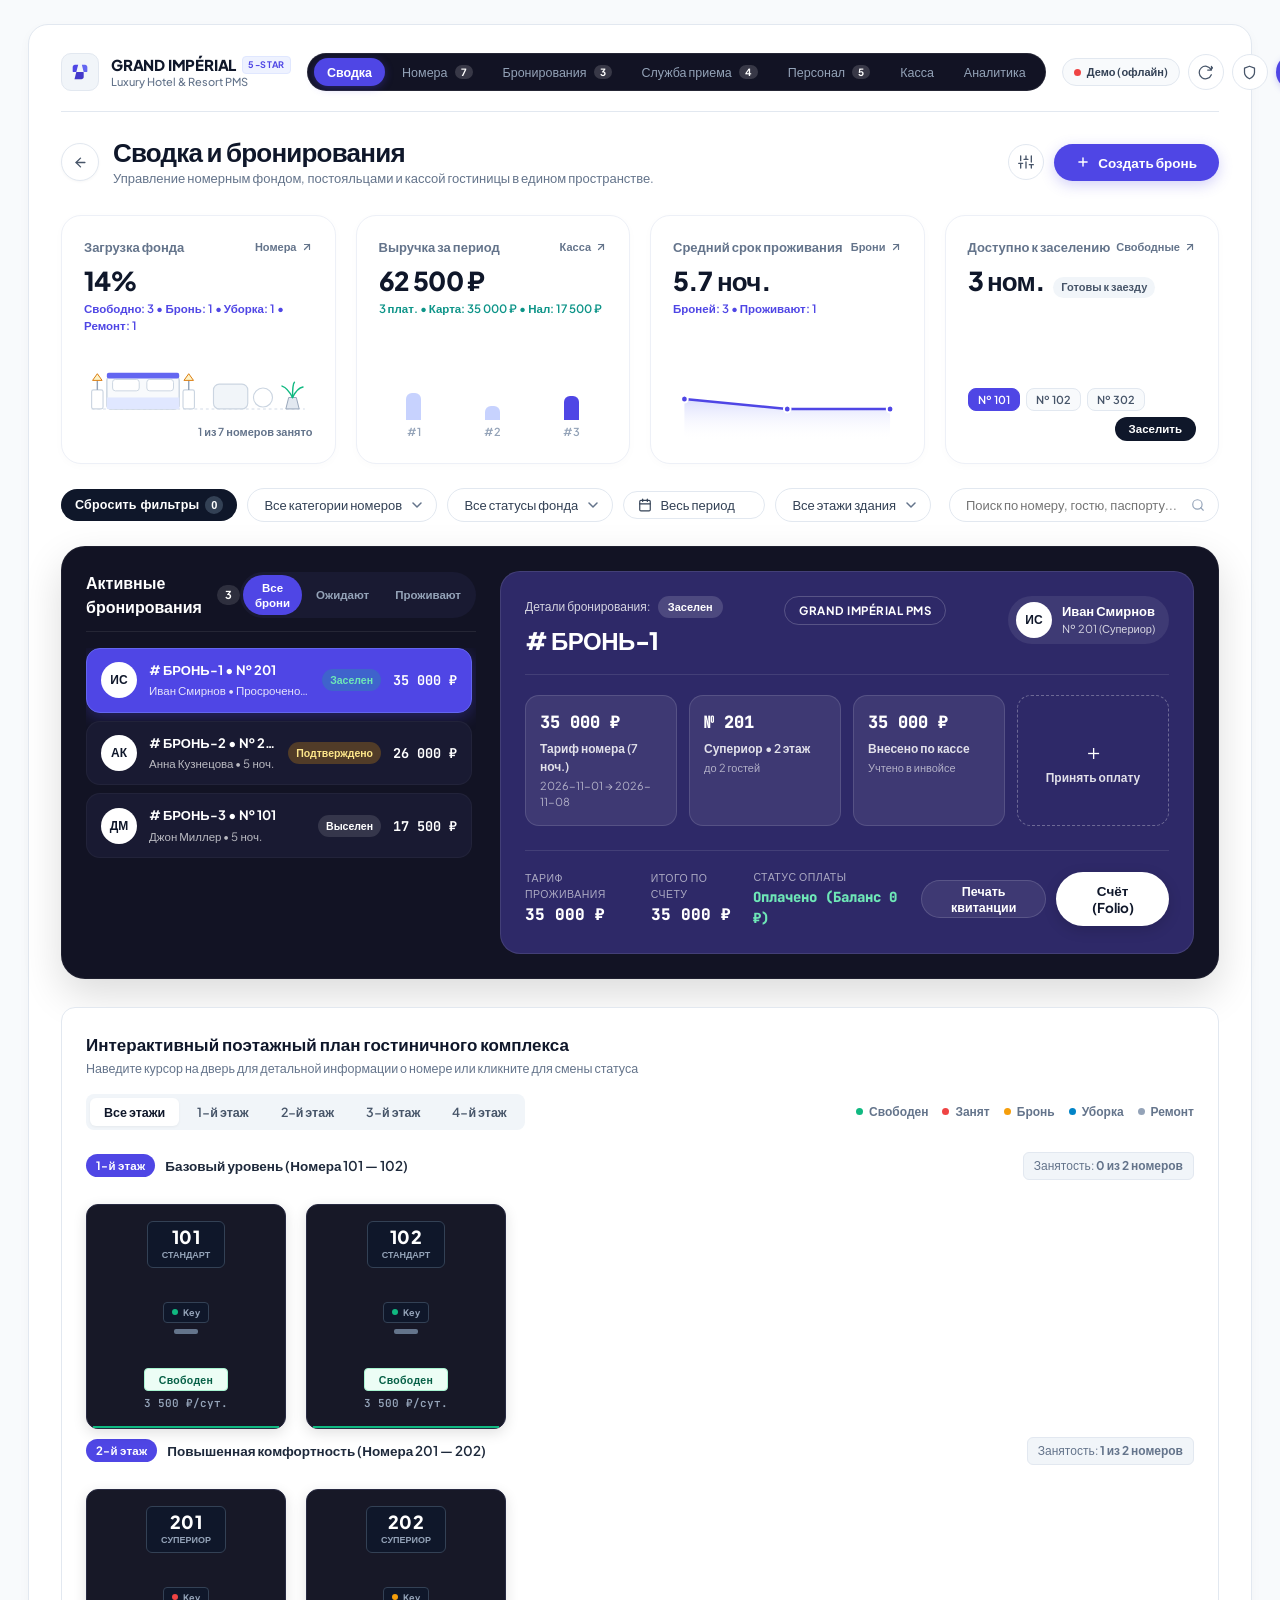
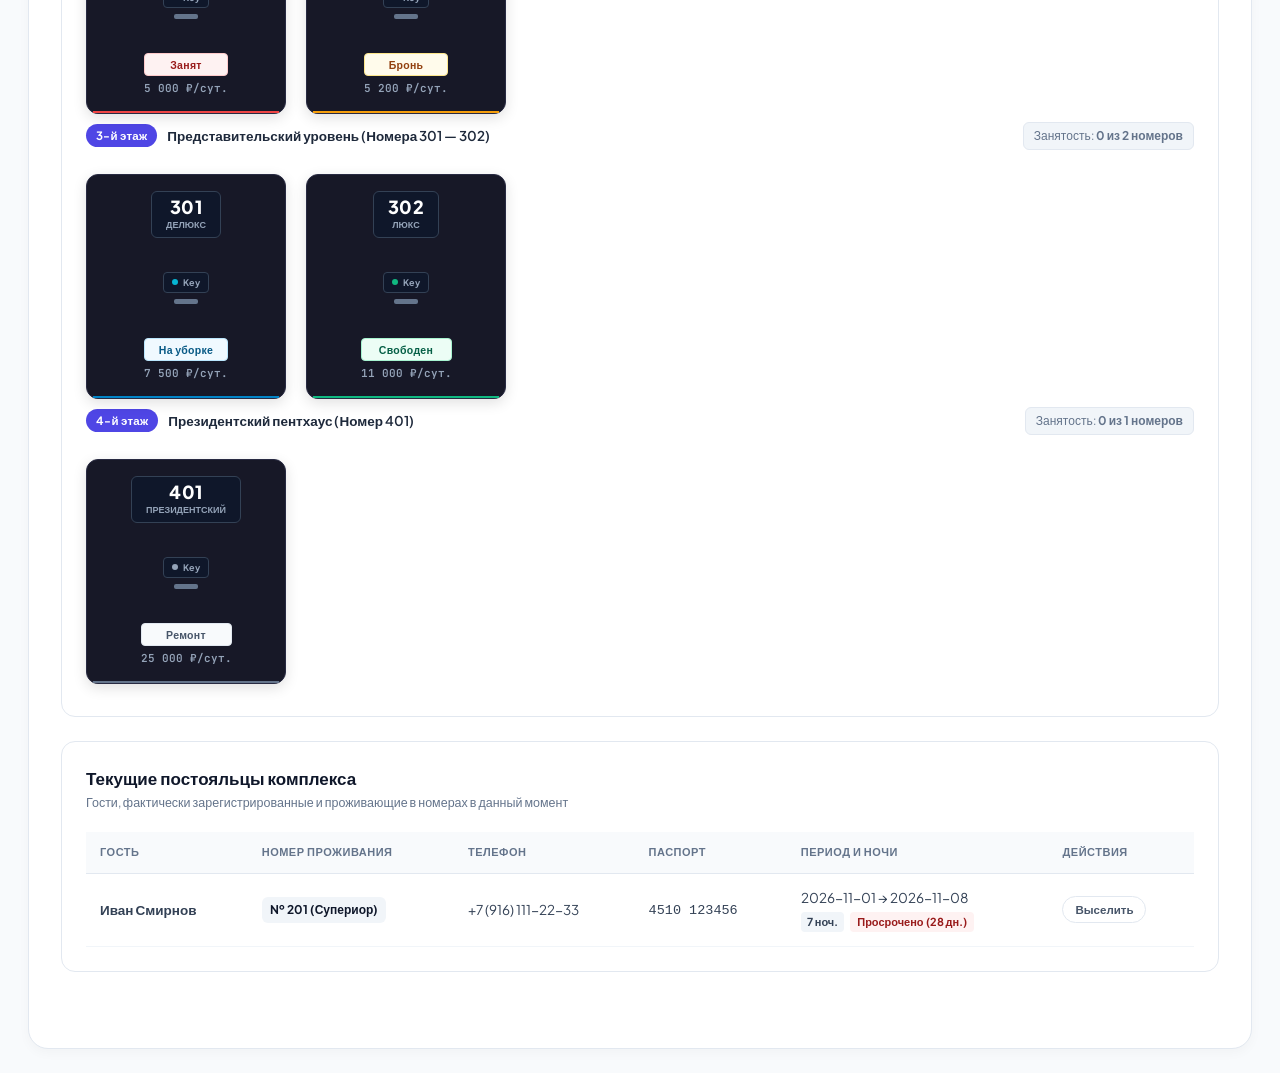
==== hotel-backend/target/classes/static/index.html @ ed64358f "Fix UI KPIs, modal grids, DB metrics, fool-proof validation & add 1-click launcher" ====
<!DOCTYPE html>
<html lang="ru">
<head>
  <meta charset="UTF-8">
  <meta name="viewport" content="width=device-width, initial-scale=1.0">
  <title>ИС «Гостиница» — Управление номерным фондом</title>
  <link rel="preconnect" href="https://fonts.googleapis.com">
  <link rel="preconnect" href="https://fonts.gstatic.com" crossorigin>
  <link href="https://fonts.googleapis.com/css2?family=Plus+Jakarta+Sans:wght@400;500;600;700;800&family=Newsreader:ital,opsz,wght@0,6..72,400;0,6..72,500;0,6..72,600;1,6..72,400&family=JetBrains+Mono:wght@400;500&display=swap" rel="stylesheet">
  <link rel="stylesheet" href="style.css">
</head>
<body>

  <!-- ======================================================================
       МАСТЕР-ХОЛСТ ПРИЛОЖЕНИЯ (ПРЕМИАЛЬНЫЙ АРХИТЕКТУРНЫЙ BENTO СТИЛЬ)
       ====================================================================== -->
  <div class="app-canvas">

    <!-- ВЕРХНЯЯ АРХИТЕКТУРНАЯ ПАНЕЛЬ (FINNOVA EXACT ADAPTATION) -->
    <header class="navbar">
      <!-- Бренд гостиничного комплекса: матовый геометрический монограмм без неона -->
      <div class="brand-section">
        <div class="brand-emblem-box" title="Grand Impérial • Hotel Management System">
          <svg class="brand-emblem-svg" width="22" height="22" viewBox="0 0 24 24" fill="none">
            <path d="M4 6.5C4 5.11929 5.11929 4 6.5 4H10L8 12H4.5C4.22386 12 4 11.7761 4 11.5V6.5Z" fill="#4f46e5"/>
            <path d="M10 4H17.5C18.8807 4 20 5.11929 20 6.5V11.5C20 11.7761 19.7761 12 19.5 12H16L14 4H10Z" fill="#6366f1"/>
            <path d="M8 12L6 20H13.5C14.8807 20 16 18.8807 16 17.5V12.5C16 12.2239 15.7761 12 15.5 12H8Z" fill="#4338ca"/>
          </svg>
        </div>
        <div class="brand-info">
          <div class="brand-title-row">
            <span class="brand-name">GRAND IMPÉRIAL</span>
            <span class="brand-stars-badge">5-STAR</span>
          </div>
          <div class="brand-tagline">Luxury Hotel & Resort PMS</div>
        </div>
      </div>

      <!-- Центральная капсульная навигация -->
      <nav class="nav-capsule">
        <button class="nav-item active" data-view="dashboard">
          <span>Сводка</span>
        </button>
        <button class="nav-item" data-view="rooms">
          <span>Номера</span>
          <span id="nav-rooms-badge" class="nav-pill-badge">0</span>
        </button>
        <button class="nav-item" data-view="bookings">
          <span>Бронирования</span>
          <span id="nav-bookings-badge" class="nav-pill-badge">0</span>
        </button>
        <button class="nav-item" data-view="guests">
          <span>Служба приема</span>
          <span id="nav-guests-badge" class="nav-pill-badge">0</span>
        </button>
        <button class="nav-item" data-view="staff">
          <span>Персонал</span>
          <span id="nav-staff-badge" class="nav-pill-badge">0</span>
        </button>
        <button class="nav-item" data-view="tariffs">
          <span>Касса</span>
        </button>
        <button class="nav-item" data-view="reports">
          <span>Аналитика</span>
        </button>
      </nav>

      <!-- Правый блок системных действий и профиль оператора -->
      <div class="nav-actions-group">
        <!-- Индикатор статуса сервера -->
        <div class="server-status-pill" title="Подключение к Spring Boot REST API">
          <span id="server-status-dot" class="server-pulse-dot"></span>
          <span id="server-status-label">8080 OK</span>
        </div>

        <!-- Кнопка синхронизации данных -->
        <button class="icon-square-btn" onclick="checkBackendConnection(true)" title="Синхронизация данных">
          <svg width="15" height="15" viewBox="0 0 24 24" fill="none" stroke="currentColor" stroke-width="2" stroke-linecap="round" stroke-linejoin="round">
            <path d="M21.5 2v6h-6M21.34 15.57a10 10 0 1 1-.57-8.38l5.67-5.67"/>
          </svg>
        </button>

        <!-- Защита от стресс-тестирования (Илья Валерьевич) -->
        <button class="icon-square-btn" title="Защита от стресс-тестирования (Илья Валерьевич)" onclick="window.triggerSamsonovStressTest('OVERFLOW')">
          <svg width="15" height="15" viewBox="0 0 24 24" fill="none" stroke="currentColor" stroke-width="2" stroke-linecap="round" stroke-linejoin="round">
            <path d="M12 22s8-4 8-10V5l-8-3-8 3v7c0 6 8 10 8 10z"/>
          </svg>
        </button>

        <!-- Аватар оператора системы (Сигналов В. А.) -->
        <div class="user-avatar-badge" title="Оператор: Сигналов В. А. (3 ИС-3) • Научный руководитель: Самсонов И. В.">
          <span>ВС</span>
        </div>
      </div>
    </header>

    <!-- ПОДЗАГОЛОВОК СТРАНИЦЫ (ЗАГОЛОВОК + ДЕЙСТВИЯ) -->
    <div class="sub-header-bar">
      <div class="sub-header-title-box">
        <button class="btn-circle-back" onclick="navigateTo('dashboard')" title="Вернуться к сводке">
          <svg width="15" height="15" viewBox="0 0 24 24" fill="none" stroke="currentColor" stroke-width="2.2" stroke-linecap="round" stroke-linejoin="round">
            <line x1="19" y1="12" x2="5" y2="12"></line>
            <polyline points="12 19 5 12 12 5"></polyline>
          </svg>
        </button>
        <div>
          <h2 id="page-main-title" class="page-title">Бронирования и заселение</h2>
          <p id="page-main-subtitle" class="page-subtitle">Оперативное управление фондом номеров, бронированиями и постояльцами комплекса в едином окне.</p>
        </div>
      </div>

      <div class="sub-header-actions">
        <button class="icon-square-btn" title="Фильтры фонда" onclick="toggleFilterDrawer()">
          <svg width="16" height="16" viewBox="0 0 24 24" fill="none" stroke="currentColor" stroke-width="2" stroke-linecap="round" stroke-linejoin="round">
            <line x1="4" y1="21" x2="4" y2="14"></line>
            <line x1="4" y1="10" x2="4" y2="3"></line>
            <line x1="12" y1="21" x2="12" y2="12"></line>
            <line x1="12" y1="8" x2="12" y2="3"></line>
            <line x1="20" y1="21" x2="20" y2="16"></line>
            <line x1="20" y1="12" x2="20" y2="3"></line>
            <line x1="1" y1="14" x2="7" y2="14"></line>
            <line x1="9" y1="8" x2="15" y2="8"></line>
            <line x1="17" y1="16" x2="23" y2="16"></line>
          </svg>
        </button>
        <button class="btn-primary-action" onclick="openModal('modal-add-booking')">
          <svg width="14" height="14" viewBox="0 0 24 24" fill="none" stroke="currentColor" stroke-width="2.5" stroke-linecap="round" stroke-linejoin="round">
            <line x1="12" y1="5" x2="12" y2="19"></line>
            <line x1="5" y1="12" x2="19" y2="12"></line>
          </svg>
          <span>Создать бронь</span>
        </button>
      </div>
    </div>

    <!-- ======================================================================
         1. ДАШБОРД (СВОДКА И БРОНИРОВАНИЯ)
         ====================================================================== -->
    <section id="view-dashboard" class="screen-view active">
      <div id="empty-db-banner" class="empty-db-banner" style="display:none">
        <div>
          <strong style="color:#1e1b4b; font-size:14px">В базе данных отеля пока нет номеров</strong>
          <div style="font-size:12.5px; color:#475569; margin-top:2px">
            Добавьте номер вручную или восстановите стартовый набор номеров, броней и платежей в один клик.
          </div>
        </div>
        <div style="display:flex; gap:8px; flex-wrap:wrap">
          <button class="btn btn-sm btn-secondary" onclick="openModal('modal-add-room')">+ Добавить номер</button>
          <button class="btn btn-sm btn-primary" onclick="restoreDemoData()">Восстановить стартовые данные</button>
        </div>
      </div>

      <!-- 4 BENTO KPI КАРТОЧКИ С РЕАЛЬНЫМИ ДАННЫМИ И ПЕРЕХОДОМ ПО РАЗДЕЛАМ -->
      <div class="bento-metric-grid">

        <!-- Карточка 1: Загрузка фонда -> раздел Номера -->
        <div class="bento-stat-card clickable" onclick="navigateTo('rooms')" title="Нажмите, чтобы перейти к управлению номерами">
          <div class="bento-card-top">
            <span class="bento-card-label">Загрузка фонда</span>
            <span class="bento-nav-cue">
              <span>Номера</span>
              <svg width="12" height="12" viewBox="0 0 24 24" fill="none" stroke="currentColor" stroke-width="2.4" stroke-linecap="round" stroke-linejoin="round">
                <line x1="7" y1="17" x2="17" y2="7"></line>
                <polyline points="7 7 17 7 17 17"></polyline>
              </svg>
            </span>
          </div>
          <div id="dash-kpi-rate" class="bento-big-metric">0%</div>
          <div class="bento-trend-row">
            <span id="dash-kpi-occ-trend" class="bento-trend-tag indigo">Загрузка данных...</span>
          </div>
          <div class="bento-visual-slot">
            <div class="bento-room-vector">
              <svg width="100%" height="68" viewBox="0 0 240 68" fill="none">
                <line x1="8" y1="56" x2="232" y2="56" stroke="#e2e8f0" stroke-width="1.5" stroke-dasharray="3 3"/>
                <rect x="24" y="22" width="76" height="34" rx="4" fill="#f8fafc" stroke="#cbd5e1" stroke-width="1.5"/>
                <rect x="24" y="18" width="76" height="6" rx="2" fill="#6366f1"/>
                <rect x="30" y="25" width="28" height="12" rx="3" fill="#ffffff" stroke="#cbd5e1" stroke-width="1"/>
                <rect x="66" y="25" width="28" height="12" rx="3" fill="#ffffff" stroke="#cbd5e1" stroke-width="1"/>
                <path d="M24 44H100V56H24V44Z" fill="#e0e7ff"/>
                <rect x="8" y="36" width="12" height="20" rx="2" fill="#ffffff" stroke="#cbd5e1" stroke-width="1.2"/>
                <line x1="14" y1="36" x2="14" y2="26" stroke="#94a3b8" stroke-width="1.5"/>
                <path d="M9 26L14 19L19 26H9Z" fill="#fef3c7" stroke="#d97706" stroke-width="1"/>
                <rect x="104" y="36" width="12" height="20" rx="2" fill="#ffffff" stroke="#cbd5e1" stroke-width="1.2"/>
                <line x1="110" y1="36" x2="110" y2="26" stroke="#94a3b8" stroke-width="1.5"/>
                <path d="M105 26L110 19L115 26H105Z" fill="#fef3c7" stroke="#d97706" stroke-width="1"/>
                <rect x="136" y="30" width="36" height="26" rx="6" fill="#f1f5f9" stroke="#cbd5e1" stroke-width="1.2"/>
                <circle cx="188" cy="44" r="10" fill="#ffffff" stroke="#cbd5e1" stroke-width="1.2"/>
                <path d="M212 56L215 44H223L226 56H212Z" fill="#e2e8f0" stroke="#94a3b8" stroke-width="1"/>
                <path d="M219 44Q214 34 208 32" stroke="#10b981" stroke-width="1.5" stroke-linecap="round"/>
                <path d="M219 44Q219 30 221 28" stroke="#10b981" stroke-width="1.5" stroke-linecap="round"/>
                <path d="M219 44Q224 34 230 33" stroke="#10b981" stroke-width="1.5" stroke-linecap="round"/>
              </svg>
              <span id="dash-kpi-occ-meta" class="bento-caption-text">0 из 0 номеров занято</span>
            </div>
          </div>
        </div>

        <!-- Карточка 2: Выручка за период -> раздел Касса и тарифы -->
        <div class="bento-stat-card clickable" onclick="navigateTo('tariffs')" title="Нажмите, чтобы перейти в Кассу и журнал платежей">
          <div class="bento-card-top">
            <span class="bento-card-label">Выручка за период</span>
            <span class="bento-nav-cue">
              <span>Касса</span>
              <svg width="12" height="12" viewBox="0 0 24 24" fill="none" stroke="currentColor" stroke-width="2.4" stroke-linecap="round" stroke-linejoin="round">
                <line x1="7" y1="17" x2="17" y2="7"></line>
                <polyline points="7 7 17 7 17 17"></polyline>
              </svg>
            </span>
          </div>
          <div id="dash-kpi-rev" class="bento-big-metric">0 ₽</div>
          <div class="bento-trend-row">
            <span id="dash-kpi-rev-trend" class="bento-trend-tag teal">0 платежей проведено</span>
          </div>
          <!-- Динамическая гистограмма по реальным платежам и способам оплаты -->
          <div class="bento-visual-slot">
            <div id="dash-revenue-bars" class="bento-bars-chart"></div>
          </div>
        </div>

        <!-- Карточка 3: Средний срок проживания -> раздел Бронирования -->
        <div class="bento-stat-card clickable" onclick="navigateTo('bookings')" title="Нажмите, чтобы перейти в журнал бронирований">
          <div class="bento-card-top">
            <span class="bento-card-label">Средний срок проживания</span>
            <span class="bento-nav-cue">
              <span>Брони</span>
              <svg width="12" height="12" viewBox="0 0 24 24" fill="none" stroke="currentColor" stroke-width="2.4" stroke-linecap="round" stroke-linejoin="round">
                <line x1="7" y1="17" x2="17" y2="7"></line>
                <polyline points="7 7 17 7 17 17"></polyline>
              </svg>
            </span>
          </div>
          <div id="dash-kpi-avg-stay" class="bento-big-metric">0 ноч.</div>
          <div class="bento-trend-row">
            <span id="dash-kpi-avg-trend" class="bento-trend-tag indigo">Броней: 0 • Проживают: 0</span>
          </div>
          <!-- Динамический SVG-график по реальным срокам бронирований -->
          <div class="bento-visual-slot">
            <div id="dash-stay-spline" class="bento-spline-chart"></div>
          </div>
        </div>

        <!-- Карточка 4: Доступно к заселению -> свободные номера или быстрое бронирование -->
        <div class="bento-stat-card clickable" onclick="navigateToAvailableRooms()" title="Нажмите, чтобы показать свободные номера">
          <div class="bento-card-top">
            <span class="bento-card-label">Доступно к заселению</span>
            <span class="bento-nav-cue">
              <span>Свободные</span>
              <svg width="12" height="12" viewBox="0 0 24 24" fill="none" stroke="currentColor" stroke-width="2.4" stroke-linecap="round" stroke-linejoin="round">
                <line x1="7" y1="17" x2="17" y2="7"></line>
                <polyline points="7 7 17 7 17 17"></polyline>
              </svg>
            </span>
          </div>
          <div style="display:flex; align-items:baseline; gap:8px">
            <div id="dash-kpi-avail" class="bento-big-metric">0 ном.</div>
            <span id="dash-avail-pill" class="bento-expects-pill">Готовы к заезду</span>
          </div>
          <!-- Плашки реальных свободных номеров и кнопка мгновенного заселения -->
          <div class="bento-visual-slot">
            <div id="dash-avail-chips" class="bento-chips-row"></div>
          </div>
        </div>

      </div>

      <!-- СТРОКА РАБОЧИХ ФИЛЬТРОВ И ПОИСКА -->
      <div class="filter-toolbar-row">
        <div class="filter-left-group">
          <button type="button" id="dash-active-filters-pill" class="filter-active-pill" onclick="resetDashboardFilters()" title="Нажмите, чтобы сбросить все фильтры">
            <span>Сбросить фильтры</span>
            <span id="dash-active-filters-count" class="filter-count-badge">0</span>
          </button>

          <div class="pill-select-wrapper">
            <select id="dash-filter-category" class="pill-select" onchange="filterDashboardContent()">
              <option value="">Все категории номеров</option>
              <option value="STANDARD">Стандарт</option>
              <option value="SUPERIOR">Супериор</option>
              <option value="DELUXE">Делюкс</option>
              <option value="SUITE">Люкс</option>
              <option value="PRESIDENTIAL">Президентский</option>
            </select>
          </div>

          <div class="pill-select-wrapper">
            <select id="dash-filter-status" class="pill-select" onchange="filterDashboardContent()">
              <option value="">Все статусы фонда</option>
              <option value="AVAILABLE">Свободен</option>
              <option value="OCCUPIED">Занят</option>
              <option value="BOOKED">Бронь</option>
              <option value="CLEANING">На уборке</option>
              <option value="OUT_OF_ORDER">Ремонт</option>
            </select>
          </div>

          <div class="pill-date-wrapper" title="Фильтр бронирований по месяцу">
            <svg width="14" height="14" viewBox="0 0 24 24" fill="none" stroke="currentColor" stroke-width="2" stroke-linecap="round" stroke-linejoin="round">
              <rect x="3" y="4" width="18" height="18" rx="2" ry="2"></rect>
              <line x1="16" y1="2" x2="16" y2="6"></line>
              <line x1="8" y1="2" x2="8" y2="6"></line>
              <line x1="3" y1="10" x2="21" y2="10"></line>
            </svg>
            <select id="dash-filter-period" class="pill-date-select" onchange="filterDashboardContent()">
              <option value="all">Весь период</option>
              <option value="2026-11">Ноябрь 2026</option>
              <option value="2026-10">Октябрь 2026</option>
            </select>
          </div>

          <div class="pill-select-wrapper">
            <select id="dash-filter-floor" class="pill-select" onchange="filterFloorView(this.value)">
              <option value="all">Все этажи здания</option>
              <option value="1">1-й этаж</option>
              <option value="2">2-й этаж</option>
              <option value="3">3-й этаж</option>
              <option value="4">4-й этаж</option>
            </select>
          </div>
        </div>

        <div class="filter-search-box">
          <input type="text" id="dash-global-search" class="pill-search-input" placeholder="Поиск по номеру, гостю, паспорту..." oninput="filterDashboardContent()">
          <svg class="search-lens-icon" width="14" height="14" viewBox="0 0 24 24" fill="none" stroke="currentColor" stroke-width="2" stroke-linecap="round" stroke-linejoin="round">
            <circle cx="11" cy="11" r="8"></circle>
            <line x1="21" y1="21" x2="16.65" y2="16.65"></line>
          </svg>
        </div>
      </div>

      <!-- ФЛАГМАНСКИЙ ДВУХПАНЕЛЬНЫЙ ТЕМНЫЙ КОКПИТ УПРАВЛЕНИЯ БРОНИРОВАНИЯМИ (FINNOVA SIGNATURE) -->
      <div class="cockpit-container">
        <!-- Левая часть: Реестр активных броней и проживающих постояльцев -->
        <div class="cockpit-sidebar">
          <div class="cockpit-sidebar-header">
            <div class="cockpit-sidebar-title">
              <span>Активные бронирования</span>
              <span id="cockpit-count-badge" class="cockpit-counter">0</span>
            </div>
            <div class="cockpit-mini-tabs">
              <button class="cockpit-tab-pill active" onclick="setCockpitFilter('ALL', this)">Все брони</button>
              <button class="cockpit-tab-pill" onclick="setCockpitFilter('UNPAID', this)">Ожидают</button>
              <button class="cockpit-tab-pill" onclick="setCockpitFilter('CHECKED_IN', this)">Проживают</button>
            </div>
          </div>

          <div id="cockpit-bookings-list" class="cockpit-list">
            <!-- Заполняется динамически через renderDashboardCockpit() -->
          </div>
        </div>

        <!-- Правая часть: Архитектурная карточка деталей выбранного бронирования -->
        <div class="cockpit-detail-pane">
          <div id="cockpit-detail-container" class="cockpit-detail-card">
            <!-- Заполняется динамически через renderDashboardCockpit() -->
          </div>
        </div>
      </div>

      <!-- ИНТЕРАКТИВНЫЙ ПОЭТАЖНЫЙ ПЛАН С ДВЕРЯМИ НОМЕРОВ -->
      <div class="floor-plan-panel" style="margin-top:24px">
        <div class="panel-header" style="margin-bottom:16px; border-bottom:none; padding-bottom:0">
          <div>
            <div class="panel-title">Интерактивный поэтажный план гостиничного комплекса</div>
            <div class="panel-subtitle">
              Наведите курсор на дверь для детальной информации о номере или кликните для смены статуса
            </div>
          </div>
        </div>

        <!-- Панель фильтрации этажей и легенда статусов -->
        <div class="floor-selector-bar">
          <div class="floor-tabs" id="floor-tabs-nav">
            <button class="floor-tab-btn active" onclick="filterFloorView('all')">Все этажи</button>
            <button class="floor-tab-btn" onclick="filterFloorView(1)">1-й этаж</button>
            <button class="floor-tab-btn" onclick="filterFloorView(2)">2-й этаж</button>
            <button class="floor-tab-btn" onclick="filterFloorView(3)">3-й этаж</button>
            <button class="floor-tab-btn" onclick="filterFloorView(4)">4-й этаж</button>
          </div>

          <div class="status-legend">
            <div class="legend-item"><span class="legend-dot available"></span> Свободен</div>
            <div class="legend-item"><span class="legend-dot occupied"></span> Занят</div>
            <div class="legend-item"><span class="legend-dot booked"></span> Бронь</div>
            <div class="legend-item"><span class="legend-dot cleaning"></span> Уборка</div>
            <div class="legend-item"><span class="legend-dot repair"></span> Ремонт</div>
          </div>
        </div>

        <!-- Контейнер коридоров этажей -->
        <div id="floor-corridors-list"></div>
      </div>

      <!-- РЕЕСТР ПРОЖИВАЮЩИХ ПОСТОЯЛЬЦЕВ -->
      <div class="panel" style="margin-top:24px">
        <div class="panel-header">
          <div>
            <div class="panel-title">Текущие постояльцы комплекса</div>
            <div class="panel-subtitle">Гости, фактически зарегистрированные и проживающие в номерах в данный момент</div>
          </div>
        </div>
        <div class="table-responsive">
          <table class="table">
            <thead>
              <tr>
                <th>Гость</th>
                <th>Номер проживания</th>
                <th>Телефон</th>
                <th>Паспорт</th>
                <th>Период и ночи</th>
                <th>Действия</th>
              </tr>
            </thead>
            <tbody id="dash-arrivals"></tbody>
          </table>
        </div>
      </div>

    </section>

    <!-- ======================================================================
         2. НОМЕРА (НОМЕРНОЙ ФОНД)
         ====================================================================== -->
    <section id="view-rooms" class="screen-view">
      <div class="panel">
        <div class="panel-header">
          <div>
            <div class="panel-title">Реестр номерного фонда</div>
            <div class="panel-subtitle">Полный перечень номеров гостиницы с параметрами, этажностью и тарификацией</div>
          </div>
          <button class="btn-primary-action" onclick="openModal('modal-add-room')">
            <svg width="14" height="14" viewBox="0 0 24 24" fill="none" stroke="currentColor" stroke-width="2.5" stroke-linecap="round" stroke-linejoin="round">
              <line x1="12" y1="5" x2="12" y2="19"></line>
              <line x1="5" y1="12" x2="19" y2="12"></line>
            </svg>
            <span>Добавить номер</span>
          </button>
        </div>

        <div style="display:flex; gap:12px; flex-wrap:wrap; margin-bottom:18px">
          <div class="filter-search-box" style="min-width:240px">
            <input type="text" id="room-search-input" class="pill-search-input" placeholder="Поиск по номеру..." oninput="filterRoomsList()">
            <svg class="search-lens-icon" width="14" height="14" viewBox="0 0 24 24" fill="none" stroke="currentColor" stroke-width="2" stroke-linecap="round" stroke-linejoin="round">
              <circle cx="11" cy="11" r="8"></circle>
              <line x1="21" y1="21" x2="16.65" y2="16.65"></line>
            </svg>
          </div>
          <div class="pill-select-wrapper">
            <select id="room-status-filter" class="pill-select" onchange="filterRoomsList()">
              <option value="">Все статусы фонда</option>
              <option value="AVAILABLE">Свободен</option>
              <option value="OCCUPIED">Занят</option>
              <option value="BOOKED">Забронирован</option>
              <option value="CLEANING">На уборке</option>
              <option value="OUT_OF_ORDER">Ремонт</option>
            </select>
          </div>
        </div>

        <div class="table-responsive">
          <table class="table">
            <thead>
              <tr>
                <th>Номер</th>
                <th>Категория</th>
                <th>Этаж</th>
                <th>Вместимость</th>
                <th>Цена за сутки</th>
                <th>Текущий статус</th>
                <th>Действия</th>
              </tr>
            </thead>
            <tbody id="rooms-tbody"></tbody>
          </table>
        </div>
      </div>
    </section>

    <!-- ======================================================================
         3. БРОНИРОВАНИЯ
         ====================================================================== -->
    <section id="view-bookings" class="screen-view">
      <div class="panel">
        <div class="panel-header">
          <div>
            <div class="panel-title">Журнал бронирований</div>
            <div class="panel-subtitle">Учет предварительных и подтвержденных заявок на проживание</div>
          </div>
          <button class="btn-primary-action" onclick="openModal('modal-add-booking')">
            <svg width="14" height="14" viewBox="0 0 24 24" fill="none" stroke="currentColor" stroke-width="2.5" stroke-linecap="round" stroke-linejoin="round">
              <line x1="12" y1="5" x2="12" y2="19"></line>
              <line x1="5" y1="12" x2="19" y2="12"></line>
            </svg>
            <span>Создать бронь</span>
          </button>
        </div>

        <div class="table-responsive">
          <table class="table">
            <thead>
              <tr>
                <th>Код</th>
                <th>Гость</th>
                <th>Номер</th>
                <th>Даты и ночи</th>
                <th>Стоимость</th>
                <th>Статус</th>
                <th>Действия</th>
              </tr>
            </thead>
            <tbody id="bookings-tbody"></tbody>
          </table>
        </div>
      </div>
    </section>

    <!-- ======================================================================
         4. СЛУЖБА ПРИЕМА И ГОСТИ
         ====================================================================== -->
    <section id="view-guests" class="screen-view">
      <div class="panel">
        <div class="panel-header">
          <div>
            <div class="panel-title">Служба приема и база постояльцев</div>
            <div class="panel-subtitle">Регистрационный учет гостей, назначенные номера и статус фактического размещения</div>
          </div>
          <button class="btn-primary-action" onclick="openModal('modal-add-guest')">
            <svg width="14" height="14" viewBox="0 0 24 24" fill="none" stroke="currentColor" stroke-width="2.5" stroke-linecap="round" stroke-linejoin="round">
              <line x1="12" y1="5" x2="12" y2="19"></line>
              <line x1="5" y1="12" x2="19" y2="12"></line>
            </svg>
            <span>Зарегистрировать гостя</span>
          </button>
        </div>

        <div class="table-responsive">
          <table class="table">
            <thead>
              <tr>
                <th>ФИО гостя</th>
                <th>Назначенный номер</th>
                <th>Паспортные данные</th>
                <th>Телефон</th>
                <th>Гражданство</th>
                <th>Статус размещения</th>
                <th>Действие службы приема</th>
              </tr>
            </thead>
            <tbody id="guests-tbody"></tbody>
          </table>
        </div>
      </div>
    </section>

    <!-- ======================================================================
         5. ПЕРСОНАЛ
         ====================================================================== -->
    <section id="view-staff" class="screen-view">
      <div class="panel">
        <div class="panel-header">
          <div>
            <div class="panel-title">Штатное расписание и персонал</div>
            <div class="panel-subtitle">Учет персонала гостиницы, распределение рабочих смен и должностных обязанностей</div>
          </div>
          <button class="btn-primary-action" onclick="openModal('modal-add-staff')">
            <svg width="14" height="14" viewBox="0 0 24 24" fill="none" stroke="currentColor" stroke-width="2.5" stroke-linecap="round" stroke-linejoin="round">
              <line x1="12" y1="5" x2="12" y2="19"></line>
              <line x1="5" y1="12" x2="19" y2="12"></line>
            </svg>
            <span>Добавить сотрудника</span>
          </button>
        </div>
        <div id="staff-grid" class="staff-grid"></div>
      </div>
    </section>

    <!-- ======================================================================
         6. ТАРИФЫ И КАССА
         ====================================================================== -->
    <section id="view-tariffs" class="screen-view">
      <div class="panel">
        <div class="panel-header">
          <div>
            <div class="panel-title">Прейскурант тарифов номеров</div>
            <div class="panel-subtitle">Действующая тарификация категорий номерного фонда комплекса</div>
          </div>
        </div>
        <div class="table-responsive">
          <table class="table">
            <thead>
              <tr>
                <th>Тарифный план</th>
                <th>Категория номера</th>
                <th>Цена за сутки</th>
                <th>Период действия</th>
                <th>Статус</th>
              </tr>
            </thead>
            <tbody id="tariffs-tbody"></tbody>
          </table>
        </div>
      </div>

      <div class="panel" style="margin-top:24px">
        <div class="panel-header">
          <div>
            <div class="panel-title">Кассовый журнал финансовых поступлений</div>
            <div class="panel-subtitle">Реестр подтвержденных оплат и авансовых платежей за проживание</div>
          </div>
          <button class="btn-primary-action" onclick="openPaymentModal()">
            <svg width="14" height="14" viewBox="0 0 24 24" fill="none" stroke="currentColor" stroke-width="2.5" stroke-linecap="round" stroke-linejoin="round">
              <line x1="12" y1="5" x2="12" y2="19"></line>
              <line x1="5" y1="12" x2="19" y2="12"></line>
            </svg>
            <span>Принять оплату</span>
          </button>
        </div>
        <div class="table-responsive">
          <table class="table">
            <thead>
              <tr>
                <th>ID</th>
                <th>Основание платежа</th>
                <th>Сумма (₽)</th>
                <th>Способ расчета</th>
                <th>Дата и время</th>
                <th>Примечание</th>
              </tr>
            </thead>
            <tbody id="payments-tbody"></tbody>
          </table>
        </div>
      </div>
    </section>

    <!-- ======================================================================
         7. АНАЛИТИКА И ОТЧЕТЫ
         ====================================================================== -->
    <section id="view-reports" class="screen-view">
      
      <div class="bento-row">
        <div class="bento-card clickable" onclick="navigateTo('rooms')" title="Перейти в раздел Номера">
          <div style="display:flex; justify-content:space-between; align-items:center">
            <div class="label">Средняя загрузка фонда</div>
            <span class="bento-nav-cue">К номерам &rarr;</span>
          </div>
          <div id="rep-occ-rate" class="metric" style="color: #0f172a">0%</div>
          <div id="rep-occ-total" class="desc" style="font-weight:700">Всего 0 номеров в фонде</div>
          <div id="rep-occ-breakdown" class="desc" style="margin-top:8px"></div>
        </div>

        <div class="bento-card clickable" onclick="navigateTo('tariffs')" title="Перейти в Кассу и журнал платежей">
          <div style="display:flex; justify-content:space-between; align-items:center">
            <div class="label">Общая финансовая выручка</div>
            <span class="bento-nav-cue">В кассу &rarr;</span>
          </div>
          <div id="rep-rev-total" class="metric" style="color: #047857">0 ₽</div>
          <div id="rep-rev-tx" class="desc" style="font-weight:700">0 платежей проведено</div>
          <div id="rep-rev-sub" class="desc" style="margin-top:8px">Сумма всех подтвержденных кассовых поступлений</div>
        </div>
      </div>

      <div class="report-grid">
        <div class="panel">
          <div class="panel-header">
            <div>
              <div class="panel-title">Структура выручки по способам оплаты</div>
              <div class="panel-subtitle">Распределение финансовых потоков комплекса</div>
            </div>
            <button class="btn btn-xs btn-secondary" onclick="navigateTo('tariffs')">Открыть кассу &rarr;</button>
          </div>
          <div class="metric-bar-group">
            <div class="metric-bar-item">
              <div class="metric-bar-labels">
                <span style="font-weight:600">Банковские карты:</span>
                <strong id="rep-card-sum">0 ₽</strong>
              </div>
              <div class="metric-bar-track">
                <div id="rep-card-bar" class="metric-bar-fill card-blue" style="width:0%"></div>
              </div>
            </div>

            <div class="metric-bar-item">
              <div class="metric-bar-labels">
                <span style="font-weight:600">Безналичные переводы:</span>
                <strong id="rep-transfer-sum">0 ₽</strong>
              </div>
              <div class="metric-bar-track">
                <div id="rep-transfer-bar" class="metric-bar-fill transfer-purple" style="width:0%"></div>
              </div>
            </div>

            <div class="metric-bar-item">
              <div class="metric-bar-labels">
                <span style="font-weight:600">Наличный расчет:</span>
                <strong id="rep-cash-sum">0 ₽</strong>
              </div>
              <div class="metric-bar-track">
                <div id="rep-cash-bar" class="metric-bar-fill cash-emerald" style="width:0%"></div>
              </div>
            </div>
          </div>

          <div id="rep-guests-summary" style="margin-top:22px; padding-top:16px; border-top:1px solid var(--slate-200); font-size:12.5px; color:var(--slate-600)">
            Загрузка статистики постояльцев...
          </div>
        </div>

        <div class="panel">
          <div class="panel-header">
            <div>
              <div class="panel-title">Показатели эффективности персонала</div>
              <div class="panel-subtitle">Оценки работы и количество завершенных смен</div>
            </div>
            <button class="btn btn-xs btn-secondary" onclick="navigateTo('staff')">К персоналу &rarr;</button>
          </div>
          <div id="rep-staff-kpi" style="display:flex; flex-direction:column; gap:12px"></div>
        </div>
      </div>
    </section>

  </div> <!-- /app-canvas -->

  <!-- ======================================================================
       МОДАЛЬНЫЕ ОКНА
       ====================================================================== -->

  <!-- 1. Быстрое заселение гостя в номер (Finnova High-End Modal) -->
  <div id="modal-quick-checkin" class="modal-backdrop">
    <div class="modal-box">
      <div class="modal-header">
        <div>
          <h3>Заселение гостя в номер</h3>
          <p class="modal-header-sub">Оперативная регистрация заезда и назначение номера</p>
        </div>
        <button class="modal-close-btn" onclick="closeModal('modal-quick-checkin')">&times;</button>
      </div>
      <form onsubmit="submitQuickCheckIn(event)" novalidate>
        <div class="modal-body form-grid">
          <div id="modal-quick-checkin-alert" class="modal-alert full" style="display:none"></div>
          
          <input type="hidden" id="checkin-guest-id">
          <div class="form-group full">
            <label class="form-label">Гость комплекса</label>
            <input type="text" id="checkin-guest-name" class="form-control" readonly style="background:#f8fafc; font-weight:700">
          </div>

          <div class="form-group col-4">
            <label class="form-label">Дата заезда</label>
            <input type="date" id="checkin-date" class="form-control" required onchange="onQuickCheckInDateChange()">
          </div>

          <div class="form-group col-4">
            <label class="form-label">Ночей</label>
            <input type="number" id="checkin-nights" class="form-control" value="3" oninput="onQuickCheckInNightsInput()">
          </div>

          <div class="form-group col-4">
            <label class="form-label">Дата выезда</label>
            <input type="date" id="checkin-checkout-date" class="form-control" required onchange="onQuickCheckInOutDateChange()">
          </div>

          <div class="form-group full">
            <label class="form-label">
              <span>Выберите свободный номер</span>
              <span class="label-hint">(список проверен на выбранные даты)</span>
            </label>
            <select id="checkin-room-select" class="form-control" required onchange="recalculateCheckInSummary()">
              <option value="">-- Выберите свободный номер --</option>
            </select>
          </div>

          <!-- Сводка расчета проживания -->
          <div id="checkin-calculation-box" class="form-group full modal-calc-card">
            <div class="calc-row">
              <div>Тариф: <strong id="checkin-summary-rate">—</strong></div>
              <div>Срок: <strong id="checkin-summary-nights">3 ночи</strong> (<span id="checkin-summary-dates">—</span>)</div>
              <div class="calc-total">Итого: <span id="checkin-summary-total">—</span></div>
            </div>
            <div id="checkin-status-badge" class="calc-status-badge available">
              &check; Номер свободен и готов к моментальному заселению
            </div>
          </div>
        </div>
        <div class="modal-footer">
          <button type="button" class="btn btn-secondary" onclick="closeModal('modal-quick-checkin')">Отмена</button>
          <button type="submit" id="checkin-submit-btn" class="btn btn-primary">Заселить в номер</button>
        </div>
      </form>
    </div>
  </div>

  <!-- 2. Смена статуса номера -->
  <div id="modal-status" class="modal-backdrop">
    <div class="modal-box">
      <div class="modal-header">
        <div>
          <h3>Управление статусом номера <span id="status-modal-num"></span></h3>
          <p class="modal-header-sub">Оперативное переключение рабочего состояния фонда</p>
        </div>
        <button class="modal-close-btn" onclick="closeModal('modal-status')">&times;</button>
      </div>
      <div class="modal-body">
        <div id="modal-status-alert" class="modal-alert" style="display:none"></div>
        <div class="form-group">
          <label class="form-label">Новый статус номера</label>
          <select id="modal-room-status-sel" class="form-control">
            <option value="AVAILABLE">Свободен (готов к заселению)</option>
            <option value="OCCUPIED">Занят (проживает гость)</option>
            <option value="BOOKED">Забронирован (ожидает заезда)</option>
            <option value="CLEANING">На уборке (санитарная обработка)</option>
            <option value="OUT_OF_ORDER">Ремонт (техническое обслуживание)</option>
          </select>
        </div>
      </div>
      <div class="modal-footer">
        <button type="button" class="btn btn-secondary" onclick="closeModal('modal-status')">Отмена</button>
        <button id="modal-status-submit-btn" class="btn btn-primary" onclick="applyRoomStatus()">Сохранить статус</button>
      </div>
    </div>
  </div>

  <!-- 3. Новый номер -->
  <div id="modal-add-room" class="modal-backdrop">
    <div class="modal-box">
      <div class="modal-header">
        <div>
          <h3>Добавление номера в фонд</h3>
          <p class="modal-header-sub">Регистрация новой единицы номерного фонда</p>
        </div>
        <button class="modal-close-btn" onclick="closeModal('modal-add-room')">&times;</button>
      </div>
      <form onsubmit="submitRoom(event)" novalidate>
        <div class="modal-body form-grid">
          <div id="modal-add-room-alert" class="modal-alert full" style="display:none"></div>
          <div class="form-group col-6">
            <label class="form-label">Номер комнаты</label>
            <input type="text" id="add-room-num" class="form-control" placeholder="Напр. 103">
          </div>
          <div class="form-group col-6">
            <label class="form-label">Категория</label>
            <select id="add-room-type" class="form-control">
              <option value="STANDARD">Стандарт</option>
              <option value="SUPERIOR">Супериор</option>
              <option value="DELUXE">Делюкс</option>
              <option value="SUITE">Люкс</option>
              <option value="PRESIDENTIAL">Президентский</option>
            </select>
          </div>
          <div class="form-group col-6">
            <label class="form-label">Этаж (1–4)</label>
            <input type="number" id="add-room-floor" class="form-control" value="1">
          </div>
          <div class="form-group col-6">
            <label class="form-label">Вместимость (чел.)</label>
            <input type="number" id="add-room-guests" class="form-control" value="2">
          </div>
          <div class="form-group col-6">
            <label class="form-label">Тариф за сутки (₽)</label>
            <input type="number" id="add-room-price" class="form-control" step="100" value="3500">
          </div>
          <div class="form-group col-6">
            <label class="form-label">Исходный статус</label>
            <select id="add-room-status" class="form-control">
              <option value="AVAILABLE">Свободен</option>
              <option value="CLEANING">На уборке</option>
              <option value="OUT_OF_ORDER">Ремонт</option>
            </select>
          </div>
          <div class="form-group full">
            <label class="form-label">Описание и оснащение</label>
            <textarea id="add-room-desc" class="form-control" rows="2" placeholder="Кровать King-size, рабочий стол, балкон..."></textarea>
          </div>
        </div>
        <div class="modal-footer">
          <button type="button" class="btn btn-secondary" onclick="closeModal('modal-add-room')">Отмена</button>
          <button type="submit" id="add-room-submit-btn" class="btn btn-primary">Создать номер</button>
        </div>
      </form>
    </div>
  </div>

  <!-- 4. Новое бронирование -->
  <div id="modal-add-booking" class="modal-backdrop">
    <div class="modal-box wide">
      <div class="modal-header">
        <div>
          <h3>Оформление бронирования</h3>
          <p class="modal-header-sub">Автоматическая проверка занятости номеров и расчет тарифа</p>
        </div>
        <button class="modal-close-btn" onclick="closeModal('modal-add-booking')">&times;</button>
      </div>
      <form onsubmit="submitBooking(event)" novalidate>
        <div class="modal-body form-grid">
          <div id="modal-add-booking-alert" class="modal-alert full" style="display:none"></div>
          
          <div class="form-group col-8">
            <label class="form-label">Гость комплекса</label>
            <select id="newbook-guest" class="form-control"></select>
          </div>
          <div class="form-group col-4">
            <label class="form-label">Гостей (чел.)</label>
            <input type="number" id="newbook-count" class="form-control" value="2">
          </div>

          <div class="form-group col-4">
            <label class="form-label">Дата заезда</label>
            <input type="date" id="newbook-checkin" class="form-control" onchange="onBookingCheckInDateChange()">
          </div>
          <div class="form-group col-4">
            <label class="form-label">Количество ночей</label>
            <input type="number" id="newbook-nights" class="form-control" value="3" oninput="onBookingNightsChange()">
          </div>
          <div class="form-group col-4">
            <label class="form-label">Дата выезда</label>
            <input type="date" id="newbook-checkout" class="form-control" onchange="onBookingCheckOutDateChange()">
          </div>

          <div class="form-group full">
            <label class="form-label">
              <span>Номер для заселения</span>
              <span class="label-hint">(занятые на выбранные даты номера автоматически блокируются)</span>
            </label>
            <select id="newbook-room" class="form-control" onchange="recalculateBookingSummary()"></select>
          </div>

          <div id="newbook-summary-box" class="form-group full modal-calc-card">
            <div class="calc-row">
              <div>Тариф номера: <strong id="newbook-calc-rate">—</strong></div>
              <div>Период: <strong id="newbook-calc-nights">3 ночи</strong> (<span id="newbook-calc-dates">—</span>)</div>
              <div class="calc-total">Итого к оплате: <span id="newbook-calc-total">—</span></div>
            </div>
            <div id="newbook-status-badge" class="calc-status-badge available">
              &check; Номер полностью свободен на выбранный период и готов к бронированию
            </div>
          </div>
        </div>
        <div class="modal-footer">
          <button type="button" class="btn btn-secondary" onclick="closeModal('modal-add-booking')">Отмена</button>
          <button type="submit" id="add-booking-submit-btn" class="btn btn-primary">Подтвердить бронь</button>
        </div>
      </form>
    </div>
  </div>

  <!-- 5. Новый гость -->
  <div id="modal-add-guest" class="modal-backdrop">
    <div class="modal-box">
      <div class="modal-header">
        <div>
          <h3>Регистрация гостя в службе приема</h3>
          <p class="modal-header-sub">Карточка персональных и паспортных данных постояльца</p>
        </div>
        <button class="modal-close-btn" onclick="closeModal('modal-add-guest')">&times;</button>
      </div>
      <form onsubmit="submitGuest(event)" novalidate>
        <div class="modal-body form-grid">
          <div id="modal-add-guest-alert" class="modal-alert full" style="display:none"></div>
          <div class="form-group col-6">
            <label class="form-label">Имя</label>
            <input type="text" id="guest-fn" class="form-control" placeholder="Иван">
          </div>
          <div class="form-group col-6">
            <label class="form-label">Фамилия</label>
            <input type="text" id="guest-ln" class="form-control" placeholder="Смирнов">
          </div>
          <div class="form-group col-6">
            <label class="form-label">Телефон</label>
            <input type="tel" id="guest-ph" class="form-control" placeholder="+7 (999) 000-00-00">
          </div>
          <div class="form-group col-6">
            <label class="form-label">Email</label>
            <input type="email" id="guest-em" class="form-control" placeholder="guest@example.com">
          </div>
          <div class="form-group col-6">
            <label class="form-label">Паспортные данные</label>
            <input type="text" id="guest-pass" class="form-control" placeholder="4510 123456">
          </div>
          <div class="form-group col-6">
            <label class="form-label">Гражданство</label>
            <input type="text" id="guest-nat" class="form-control" value="Россия">
          </div>
        </div>
        <div class="modal-footer">
          <button type="button" class="btn btn-secondary" onclick="closeModal('modal-add-guest')">Отмена</button>
          <button type="submit" id="add-guest-submit-btn" class="btn btn-primary">Зарегистрировать</button>
        </div>
      </form>
    </div>
  </div>

  <!-- 6. Новый сотрудник -->
  <div id="modal-add-staff" class="modal-backdrop">
    <div class="modal-box">
      <div class="modal-header">
        <div>
          <h3>Прием сотрудника в штат</h3>
          <p class="modal-header-sub">Оформление карточки сотрудника и рабочей смены</p>
        </div>
        <button class="modal-close-btn" onclick="closeModal('modal-add-staff')">&times;</button>
      </div>
      <form onsubmit="submitStaff(event)" novalidate>
        <div class="modal-body form-grid">
          <div id="modal-add-staff-alert" class="modal-alert full" style="display:none"></div>
          <div class="form-group col-6">
            <label class="form-label">Имя</label>
            <input type="text" id="staff-fn" class="form-control" placeholder="Алексей">
          </div>
          <div class="form-group col-6">
            <label class="form-label">Фамилия</label>
            <input type="text" id="staff-ln" class="form-control" placeholder="Петров">
          </div>
          <div class="form-group col-6">
            <label class="form-label">Должность</label>
            <select id="staff-pos" class="form-control">
              <option value="MANAGER">Менеджер по бронированию</option>
              <option value="RECEPTIONIST">Портье (Рецепшн)</option>
              <option value="MAID">Горничная</option>
              <option value="ACCOUNTANT">Главный бухгалтер</option>
              <option value="ADMIN">Администратор системы</option>
            </select>
          </div>
          <div class="form-group col-6">
            <label class="form-label">Телефон</label>
            <input type="tel" id="staff-ph" class="form-control" placeholder="+7 (900) 000-00-00">
          </div>
          <div class="form-group col-6">
            <label class="form-label">Email</label>
            <input type="email" id="staff-em" class="form-control" placeholder="staff@hotel.ru">
          </div>
          <div class="form-group col-6">
            <label class="form-label">Дата приема на работу</label>
            <input type="date" id="staff-date" class="form-control">
          </div>
        </div>
        <div class="modal-footer">
          <button type="button" class="btn btn-secondary" onclick="closeModal('modal-add-staff')">Отмена</button>
          <button type="submit" id="add-staff-submit-btn" class="btn btn-primary">Добавить в штат</button>
        </div>
      </form>
    </div>
  </div>

  <!-- 7. График смены сотрудника -->
  <div id="modal-staff-shift" class="modal-backdrop">
    <div class="modal-box">
      <div class="modal-header">
        <h3>Рабочая смена сотрудника</h3>
        <button class="modal-close-btn" onclick="closeModal('modal-staff-shift')">&times;</button>
      </div>
      <div class="modal-body">
        <div class="form-group">
          <label>Сотрудник</label>
          <div id="sch-name" style="font-size:16px; font-weight:700"></div>
          <div id="sch-pos" style="font-size:13px; color:#64748b"></div>
        </div>
        <div class="form-group" style="margin-top:12px">
          <label>Часы дежурства</label>
          <div id="sch-hours" style="font-weight:600"></div>
        </div>
        <div class="form-group" style="margin-top:12px">
          <label>График</label>
          <div id="sch-plan" style="font-weight:600"></div>
        </div>
        <div class="form-group" style="margin-top:12px">
          <label>Закрепленная зона</label>
          <div id="sch-zone" style="font-weight:600"></div>
        </div>
        <div class="form-group" style="margin-top:12px">
          <label>Текущий статус</label>
          <div id="sch-status" style="font-weight:600; color:#059669"></div>
        </div>
      </div>
      <div class="modal-footer">
        <button type="button" class="btn btn-secondary" onclick="closeModal('modal-staff-shift')">Закрыть</button>
      </div>
    </div>
  </div>

  <!-- 8. Счёт за проживание (Folio) -->
  <div id="modal-folio" class="modal-backdrop">
    <div class="modal-box wide">
      <div class="modal-header">
        <h3>Гостиничный счёт-квитанция</h3>
        <button class="modal-close-btn" onclick="closeModal('modal-folio')">&times;</button>
      </div>
      <div class="modal-body folio-sheet" id="invoice-sheet-body">
        <div class="folio-header">
          <div>
            <div class="folio-title">HÔTEL GRAND IMPÉRIAL</div>
            <div class="folio-sub">Служба приема и расчетов • 1904</div>
          </div>
          <div class="folio-number-block">
            <div id="inv-code" class="folio-inv-num">INV-000000</div>
            <div id="inv-date-val" class="folio-date"></div>
          </div>
        </div>

        <div class="folio-guest-row">
          <div>
            <div class="label">Плательщик (Гость):</div>
            <strong id="inv-guest-name"></strong>
            <div id="inv-guest-passport" style="font-size:12px; color:#64748b"></div>
            <div id="inv-guest-phone" style="font-size:12px; color:#64748b"></div>
          </div>
          <div style="text-align:right">
            <div class="label">Размещение:</div>
            <strong id="inv-room-info"></strong>
            <div id="inv-dates-info" style="font-size:12px; color:#64748b"></div>
            <div id="inv-rate-info" style="font-size:12px; color:#64748b"></div>
          </div>
        </div>

        <table class="table" style="margin:20px 0">
          <thead>
            <tr>
              <th>Наименование услуги</th>
              <th>Тариф / сутки</th>
              <th>Количество суток</th>
              <th style="text-align:right">Сумма (₽)</th>
            </tr>
          </thead>
          <tbody>
            <tr>
              <td>Проживание в номере выбранной категории</td>
              <td id="inv-rate-unit">—</td>
              <td id="inv-nights-unit">—</td>
              <td id="inv-charge-total" style="text-align:right; font-weight:700">—</td>
            </tr>
          </tbody>
        </table>

        <div class="folio-totals-block">
          <div>Итого начислено: <strong id="inv-sum-total">0 ₽</strong></div>
          <div>Оплачено: <strong id="inv-paid-sum" style="color:#059669">0 ₽</strong></div>
          <div style="font-size:16px; margin-top:6px">К доплате: <strong id="inv-due-sum" style="color:#dc2626">0 ₽</strong></div>
          <div style="margin-top:6px; font-weight:700">Статус счёта: <span id="inv-status-label" class="badge"></span></div>
        </div>
      </div>
      <div class="modal-footer">
        <button type="button" class="btn btn-secondary" onclick="closeModal('modal-folio')">Закрыть</button>
        <button type="button" class="btn btn-primary" onclick="window.print()">Печать квитанции</button>
      </div>
    </div>
  </div>

  <!-- 9. Проведение платежа -->
  <div id="modal-add-payment" class="modal-backdrop">
    <div class="modal-box">
      <div class="modal-header">
        <div>
          <h3>Прием оплаты за проживание</h3>
          <p class="modal-header-sub">Регистрация кассового поступления по выбранной брони</p>
        </div>
        <button class="modal-close-btn" onclick="closeModal('modal-add-payment')">&times;</button>
      </div>
      <form onsubmit="submitPayment(event)" novalidate>
        <div class="modal-body form-grid">
          <div id="modal-add-payment-alert" class="modal-alert full" style="display:none"></div>
          <div class="form-group full">
            <label class="form-label">Бронирование</label>
            <select id="pay-booking-sel" class="form-control" onchange="onPaymentBookingChange()"></select>
          </div>
          <div class="form-group col-6">
            <label class="form-label">Сумма к оплате (₽)</label>
            <input type="number" id="pay-amount" class="form-control" step="100" placeholder="5000">
          </div>
          <div class="form-group col-6">
            <label class="form-label">Способ расчета</label>
            <select id="pay-method" class="form-control">
              <option value="CARD">Банковская карта</option>
              <option value="CASH">Наличный расчет</option>
              <option value="TRANSFER">Безналичный перевод</option>
            </select>
          </div>
          <div class="form-group full">
            <label class="form-label">Назначение платежа</label>
            <input type="text" id="pay-desc" class="form-control" value="Оплата за проживание">
          </div>
        </div>
        <div class="modal-footer">
          <button type="button" class="btn btn-secondary" onclick="closeModal('modal-add-payment')">Отмена</button>
          <button type="submit" id="add-payment-submit-btn" class="btn btn-primary">Провести платёж</button>
        </div>
      </form>
    </div>
  </div>

  <!-- 10. ЭКРАН ЗАЩИТЫ ОТ СТРЕСС-ТЕСТИРОВАНИЯ (ИЛЬЯ ВАЛЕРЬЕВИЧ) -->
  <div id="samsonov-stress-screen" class="stress-overlay" style="display:none">
    <div class="stress-dialog">
      <div class="stress-badge-pill">СИСТЕМА ЗАЩИТЫ БАЗЫ ДАННЫХ ОТ СТРЕСС-ТЕСТИРОВАНИЯ</div>
      <h1 class="stress-main-heading">Илья Валерьевич, перестаньте насиловать мой проект!</h1>
      <p id="stress-desc-text" class="stress-sub-message">
        Зафиксирована попытка искусственного вывода системы из строя: фаззинг граничных значений или перегрузка базы данных.
      </p>

      <div class="stress-card-terminal">
        <div class="stress-diag-row">
          <span class="label">Код ошибки безопасности:</span>
          <code id="stress-error-code" class="code-val">ERR_SAMSONOV_STRESS_TEST_OVERFLOW_418</code>
        </div>
        <div class="stress-diag-row">
          <span class="label">Источник перехвата:</span>
          <span id="stress-error-source" class="source-val">Граничные параметры: Ввод максимального числа клиентов или суммы</span>
        </div>
        <div class="stress-diag-row">
          <span class="label">Статус изоляции:</span>
          <span id="stress-error-details" class="status-val">Транзакция изолирована. Сервер Spring Boot и база данных H2 защищены от переполнения.</span>
        </div>
      </div>

      <div class="stress-actions">
        <button class="btn btn-secondary" onclick="dismissStressOverlay()">
          Я понял, вернуться к работе
        </button>
      </div>
    </div>
  </div>

  <!-- Тосты системных уведомлений -->
  <div id="toast-rack" class="toast-rack"></div>

  <script src="app.js"></script>
</body>
</html>
---- hotel-backend/target/classes/static/style.css ----
/* ==========================================================================
   ИС «Гостиница» — Премиальная система управления номерным фондом
   Студент: Сигналов Владислав Алексеевич (Группа 3 ИС-3)
   Руководитель: Самсонов Илья Валерьевич
   
   Архитектурный стиль: Architectural Bento & Utilitarian Minimalism
   - Палитра: Глубокий обсидиановый графит, чистый хлопок, латунь и выдержанный сланец
   - Полное отсутствие неона, искусственных пересветов и эмодзи
   - Выверенные пропорции, естественные расстояния и строгая модульная сетка
   - Полнофункциональный дашборд-кокпит, интерактивные коридоры и надежная защита
   ========================================================================== */

:root {
  /* Шрифтовые гарнитуры */
  --font-sans: 'Plus Jakarta Sans', -apple-system, BlinkMacSystemFont, 'Segoe UI', Roboto, sans-serif;
  --font-serif: 'Newsreader', Georgia, serif;
  --font-mono: 'JetBrains Mono', monospace;

  /* Базовая цветовая архитектура */
  --bg-page: #f8fafc;
  --bg-canvas: #ffffff;
  --bg-card: #f8fafc;
  --bg-card-subtle: #ffffff;

  /* Строгие графитовые тона */
  --slate-950: #020617;
  --slate-900: #0f172a;
  --slate-800: #1e293b;
  --slate-700: #334155;
  --slate-600: #475569;
  --slate-500: #64748b;
  --slate-400: #94a3b8;
  --slate-300: #cbd5e1;
  --slate-200: #e2e8f0;
  --slate-100: #f1f5f9;
  --slate-50: #f8fafc;

  /* Текстовая иерархия */
  --text-main: #0f172a;
  --text-secondary: #334155;
  --text-muted: #64748b;
  --text-dim: #94a3b8;

  /* Благородная латунь и акценты */
  --brass-dark: #78350f;
  --brass-primary: #92400e;
  --brass-light: #fef3c7;
  --brass-border: #fde68a;

  /* Органические пастельные статусы (Строго без неона) */
  --status-available-bg: #ecfdf5;
  --status-available-text: #065f46;
  --status-available-border: #a7f3d0;
  --status-available-dot: #10b981;

  --status-occupied-bg: #fef2f2;
  --status-occupied-text: #991b1b;
  --status-occupied-border: #fecaca;
  --status-occupied-dot: #ef4444;

  --status-booked-bg: #fffbeb;
  --status-booked-text: #92400e;
  --status-booked-border: #fde68a;
  --status-booked-dot: #f59e0b;

  --status-cleaning-bg: #f0f9ff;
  --status-cleaning-text: #075985;
  --status-cleaning-border: #bae6fd;
  --status-cleaning-dot: #0284c7;

  --status-repair-bg: #f8fafc;
  --status-repair-text: #475569;
  --status-repair-border: #e2e8f0;
  --status-repair-dot: #94a3b8;

  /* Радиусы скругления */
  --radius-canvas: 20px;
  --radius-card: 14px;
  --radius-item: 10px;
  --radius-pill: 9999px;

  /* Тонкие тени */
  --shadow-subtle: 0 1px 3px rgba(15, 23, 42, 0.04);
  --shadow-card: 0 4px 12px rgba(15, 23, 42, 0.03);
  --shadow-float: 0 12px 28px -4px rgba(15, 23, 42, 0.08);
}

/* ==========================================================================
   БАЗОВЫЙ СБРОС И ТИПОГРАФИКА
   ========================================================================== */
* {
  box-sizing: border-box;
  margin: 0;
  padding: 0;
}

body {
  font-family: var(--font-sans);
  background-color: var(--bg-page);
  color: var(--text-main);
  line-height: 1.5;
  -webkit-font-smoothing: antialiased;
  padding: 24px 28px;
}

/* Мастер-холст */
.app-canvas {
  max-width: 1400px;
  margin: 0 auto;
  background: var(--bg-canvas);
  border-radius: var(--radius-canvas);
  border: 1px solid var(--slate-200);
  box-shadow: var(--shadow-card);
  padding: 28px 32px 48px;
  position: relative;
}

/* ==========================================================================
   ВЕРХНЯЯ НАВИГАЦИОННАЯ ПАНЕЛЬ
   ========================================================================== */
.navbar {
  display: flex;
  justify-content: space-between;
  align-items: center;
  gap: 16px;
  padding-bottom: 20px;
  border-bottom: 1px solid var(--slate-200);
  margin-bottom: 24px;
}

/* Бренд гостиницы */
.brand-section {
  display: flex;
  align-items: center;
  gap: 12px;
  flex-shrink: 0;
}

.brand-emblem-box {
  width: 38px;
  height: 38px;
  border-radius: 10px;
  background: #f1f5f9;
  border: 1px solid #e2e8f0;
  display: flex;
  align-items: center;
  justify-content: center;
  flex-shrink: 0;
}

.brand-info {
  display: flex;
  flex-direction: column;
  justify-content: center;
}

.brand-title-row {
  display: flex;
  align-items: center;
  gap: 6px;
}

.brand-name {
  font-size: 15px;
  font-weight: 800;
  letter-spacing: -0.2px;
  color: var(--slate-900);
  line-height: 1.2;
}

.brand-stars-badge {
  font-size: 9px;
  font-weight: 700;
  letter-spacing: 0.05em;
  color: #4f46e5;
  background: #eef2ff;
  border: 1px solid #e0e7ff;
  padding: 1px 5px;
  border-radius: 4px;
}

.brand-tagline {
  font-size: 11px;
  color: var(--slate-500);
  font-weight: 500;
  margin-top: 1px;
  line-height: 1.2;
}

/* ==========================================================================
   ЦЕНТРАЛЬНАЯ КАПСУЛЬНАЯ НАВИГАЦИЯ (FINNOVA EXACT ADAPTATION)
   ========================================================================== */
.nav-capsule {
  display: flex;
  align-items: center;
  background: #121324;
  border: 1px solid rgba(255, 255, 255, 0.08);
  border-radius: 9999px;
  padding: 4px 6px;
  gap: 4px;
  flex-shrink: 0;
}

.nav-item {
  display: inline-flex;
  align-items: center;
  gap: 5px;
  background: transparent;
  color: #94a3b8;
  border: none;
  font-family: inherit;
  font-size: 12.5px;
  font-weight: 500;
  padding: 6px 13px;
  border-radius: 9999px;
  cursor: pointer;
  transition: all 0.16s ease;
  white-space: nowrap;
}

.nav-item-icon {
  font-size: 13px;
  font-weight: 700;
  opacity: 0.9;
}

.nav-item:hover:not(.active) {
  color: #ffffff;
  background: rgba(255, 255, 255, 0.08);
}

.nav-item.active {
  background: #4f46e5;
  color: #ffffff;
  font-weight: 600;
  box-shadow: 0 2px 8px rgba(79, 70, 229, 0.35);
}

.nav-pill-badge {
  background: rgba(255, 255, 255, 0.16);
  color: #ffffff;
  font-size: 10px;
  padding: 1px 6px;
  border-radius: 9999px;
  font-weight: 700;
  margin-left: 2px;
}

.nav-item.active .nav-pill-badge {
  background: rgba(255, 255, 255, 0.28);
  color: #ffffff;
}

/* Правый блок системных действий */
.nav-actions-group {
  display: flex;
  align-items: center;
  gap: 8px;
  flex-shrink: 0;
}

.server-status-pill {
  display: inline-flex;
  align-items: center;
  gap: 6px;
  background: #f8fafc;
  border: 1px solid #e2e8f0;
  border-radius: 9999px;
  padding: 5px 11px;
  font-size: 11px;
  font-weight: 600;
  color: #334155;
}

.server-pulse-dot {
  width: 7px;
  height: 7px;
  border-radius: 50%;
  background: #10b981;
}

.server-pulse-dot.offline {
  background: #ef4444;
}

.icon-square-btn {
  width: 36px;
  height: 36px;
  border-radius: 50%;
  border: 1px solid #e2e8f0;
  background: #ffffff;
  color: #475569;
  display: flex;
  align-items: center;
  justify-content: center;
  cursor: pointer;
  transition: all 0.15s ease;
}

.icon-square-btn:hover {
  background: #f1f5f9;
  color: #0f172a;
  border-color: #cbd5e1;
}

.user-avatar-badge {
  width: 36px;
  height: 36px;
  border-radius: 50%;
  background: #4f46e5;
  color: #ffffff;
  font-weight: 700;
  font-size: 12px;
  display: flex;
  align-items: center;
  justify-content: center;
  cursor: pointer;
  box-shadow: 0 2px 6px rgba(79, 70, 229, 0.25);
}

/* ==========================================================================
   ПОДЗАГОЛОВОК СТРАНИЦЫ (FINNOVA SUBHEADER)
   ========================================================================== */
.sub-header-bar {
  display: flex;
  justify-content: space-between;
  align-items: center;
  margin-bottom: 26px;
  gap: 16px;
}

.sub-header-title-box {
  display: flex;
  align-items: center;
  gap: 14px;
}

.btn-circle-back {
  width: 38px;
  height: 38px;
  border-radius: 50%;
  border: 1px solid #e2e8f0;
  background: #ffffff;
  color: #475569;
  display: flex;
  align-items: center;
  justify-content: center;
  cursor: pointer;
  box-shadow: 0 1px 3px rgba(0, 0, 0, 0.04);
  transition: all 0.15s ease;
  flex-shrink: 0;
}

.btn-circle-back:hover {
  border-color: #cbd5e1;
  background: #f8fafc;
  color: #0f172a;
}

.page-title {
  font-size: 26px;
  font-weight: 800;
  color: #0f172a;
  letter-spacing: -0.03em;
  line-height: 1.2;
}

.page-subtitle {
  font-size: 13px;
  color: #64748b;
  margin-top: 2px;
}

.sub-header-actions {
  display: flex;
  align-items: center;
  gap: 10px;
}

.btn-primary-action {
  display: inline-flex;
  align-items: center;
  gap: 8px;
  background: #4f46e5;
  color: #ffffff;
  border: none;
  font-family: inherit;
  font-size: 13.5px;
  font-weight: 600;
  padding: 10px 22px;
  border-radius: 9999px;
  cursor: pointer;
  box-shadow: 0 4px 14px rgba(79, 70, 229, 0.25);
  transition: all 0.18s ease;
}

.btn-primary-action:hover {
  background: #4338ca;
  transform: translateY(-1px);
}

/* ==========================================================================
   4 BENTO KPI КАРТОЧКИ (FINNOVA EXACT EQUIVALENTS)
   ========================================================================== */
.bento-metric-grid {
  display: grid;
  grid-template-columns: repeat(4, 1fr);
  gap: 20px;
  margin-bottom: 24px;
}

.bento-stat-card {
  background: #ffffff;
  border: 1px solid #edf0f7;
  border-radius: 20px;
  padding: 22px;
  display: flex;
  flex-direction: column;
  box-shadow: 0 2px 10px rgba(15, 23, 42, 0.02);
  min-height: 195px;
  transition: border-color 0.15s, box-shadow 0.15s;
}

.bento-stat-card:hover {
  border-color: #cbd5e1;
  box-shadow: 0 4px 16px rgba(15, 23, 42, 0.04);
}

.bento-card-top {
  display: flex;
  justify-content: space-between;
  align-items: center;
  margin-bottom: 10px;
}

.bento-card-label {
  font-size: 13px;
  font-weight: 600;
  color: #64748b;
}

.bento-card-alert-icon {
  display: flex;
  align-items: center;
  justify-content: center;
}

.bento-card-icon-box {
  width: 26px;
  height: 26px;
  border-radius: 6px;
  background: #f8fafc;
  border: 1px solid #e2e8f0;
  display: flex;
  align-items: center;
  justify-content: center;
}

.bento-arrow-diag {
  display: flex;
  align-items: center;
  justify-content: center;
}

.bento-big-metric {
  font-size: 26px;
  font-weight: 800;
  color: #0f172a;
  letter-spacing: -0.03em;
  line-height: 1.1;
  margin-bottom: 4px;
}

.bento-trend-row {
  display: flex;
  align-items: center;
  margin-bottom: 12px;
}

.bento-trend-tag {
  font-size: 11.5px;
  font-weight: 600;
  display: inline-flex;
  align-items: center;
  gap: 4px;
}

.bento-trend-tag.positive {
  color: #ef4444;
}

.bento-trend-tag.indigo {
  color: #4f46e5;
}

.bento-trend-tag.teal {
  color: #0d9488;
}

.trend-arrow {
  font-size: 12px;
  font-weight: 800;
}

.bento-expects-pill {
  font-size: 11px;
  font-weight: 600;
  background: #f1f5f9;
  color: #475569;
  padding: 2px 8px;
  border-radius: 9999px;
}

.bento-visual-slot {
  margin-top: auto;
  padding-top: 8px;
}

/* Векторная графика интерьера отеля (Карточка 1) */
.bento-room-vector {
  display: flex;
  flex-direction: column;
  align-items: stretch;
  gap: 4px;
  width: 100%;
}

.bento-caption-text {
  font-size: 11px;
  color: #64748b;
  font-weight: 600;
  text-align: right;
  margin-top: -2px;
}

/* 6 вертикальных скругленных столбцов графика Finnova (Карточка 2) */
.bento-bars-chart {
  display: flex;
  justify-content: space-between;
  align-items: flex-end;
  height: 48px;
  gap: 8px;
}

.chart-bar-col {
  display: flex;
  flex-direction: column;
  align-items: center;
  gap: 4px;
  flex: 1;
  height: 100%;
  justify-content: flex-end;
}

.chart-bar {
  width: 100%;
  max-width: 15px;
  background: #c7d2fe;
  border-radius: 6px 6px 0 0;
  min-height: 10px;
  transition: height 0.3s ease;
}

.chart-bar.highlight {
  background: #4f46e5;
}

.chart-bar-col span {
  font-size: 11px;
  color: #94a3b8;
  font-weight: 600;
}

/* Плавный сплайн-график с точками в стиле Finnova (Карточка 3) */
.bento-spline-chart {
  width: 100%;
  height: 52px;
  overflow: hidden;
  display: flex;
  align-items: flex-end;
}

.bento-stat-card.clickable,
.bento-card.clickable {
  cursor: pointer;
  transition: transform 0.16s ease, border-color 0.16s ease, box-shadow 0.16s ease;
}

.bento-stat-card.clickable:hover,
.bento-card.clickable:hover {
  transform: translateY(-2px);
  border-color: #6366f1;
  box-shadow: 0 8px 22px rgba(79, 70, 229, 0.09);
}

.bento-stat-card.clickable:hover .bento-arrow-diag svg {
  stroke: #4f46e5;
  transform: translate(1px, -1px);
}

.bento-nav-cue {
  display: inline-flex;
  align-items: center;
  gap: 4px;
  font-size: 11px;
  font-weight: 600;
  color: #64748b;
  transition: color 0.15s ease;
}

.bento-stat-card.clickable:hover .bento-nav-cue,
.bento-card.clickable:hover .bento-nav-cue {
  color: #4f46e5;
}

.bento-chips-row {
  display: flex;
  align-items: center;
  gap: 6px;
  width: 100%;
  flex-wrap: wrap;
}

.finnova-mini-chip {
  font-size: 11px;
  font-weight: 600;
  background: #f8fafc;
  border: 1px solid #e2e8f0;
  color: #475569;
  padding: 4px 9px;
  border-radius: 8px;
  white-space: nowrap;
  cursor: pointer;
  transition: all 0.15s ease;
  font-family: inherit;
}

.finnova-mini-chip:hover {
  border-color: #4f46e5;
  color: #4f46e5;
  background: #eef2ff;
}

.finnova-mini-chip.active {
  background: #4f46e5;
  color: #ffffff;
  border-color: #4f46e5;
}

.finnova-mini-chip.active:hover {
  background: #4338ca;
  color: #ffffff;
}

.finnova-payout-btn {
  background: #0f172a;
  color: #ffffff;
  border: none;
  border-radius: 9999px;
  padding: 6px 14px;
  font-size: 11.5px;
  font-weight: 700;
  cursor: pointer;
  transition: all 0.15s ease;
  margin-left: auto;
  white-space: nowrap;
}

.finnova-payout-btn:hover {
  background: #1e293b;
}

/* ==========================================================================
   СТРОКА РАБОЧИХ ФИЛЬТРОВ И ПОИСКА
   ========================================================================== */
/* ==========================================================================
   СТРОКА РАБОЧИХ ФИЛЬТРОВ И ПОИСКА (FINNOVA FILTER BAR)
   ========================================================================== */
.filter-toolbar-row {
  display: flex;
  justify-content: space-between;
  align-items: center;
  margin-bottom: 24px;
  gap: 12px;
  flex-wrap: wrap;
}

.filter-left-group {
  display: flex;
  align-items: center;
  gap: 10px;
  flex-wrap: wrap;
}

.filter-active-pill {
  display: inline-flex;
  align-items: center;
  gap: 6px;
  background: #0f172a;
  color: #ffffff;
  border-radius: 9999px;
  padding: 7px 14px;
  font-size: 12.5px;
  font-weight: 600;
  letter-spacing: 0.2px;
}

.filter-count-badge {
  width: 18px;
  height: 18px;
  border-radius: 50%;
  background: #334155;
  color: #ffffff;
  font-size: 11px;
  display: flex;
  align-items: center;
  justify-content: center;
  font-weight: 700;
}

.pill-select-wrapper {
  position: relative;
}

.pill-select {
  appearance: none;
  background: #ffffff;
  border: 1px solid #e2e8f0;
  border-radius: 9999px;
  padding: 8px 34px 8px 16px;
  font-family: inherit;
  font-size: 13px;
  font-weight: 500;
  color: #334155;
  cursor: pointer;
  transition: border-color 0.15s ease;
  background-image: url("data:image/svg+xml,%3Csvg width='10' height='6' viewBox='0 0 10 6' fill='none' xmlns='http://www.w3.org/2000/svg'%3E%3Cpath d='M1 1L5 5L9 1' stroke='%2364748b' stroke-width='1.5' stroke-linecap='round' stroke-linejoin='round'/%3E%3C/svg%3E");
  background-repeat: no-repeat;
  background-position: right 14px center;
}

.pill-select:hover {
  border-color: #cbd5e1;
}

.pill-select:focus {
  outline: none;
  border-color: #4f46e5;
  box-shadow: 0 0 0 3px rgba(79, 70, 229, 0.1);
}

.pill-date-wrapper {
  display: inline-flex;
  align-items: center;
  gap: 8px;
  background: #ffffff;
  border: 1px solid #e2e8f0;
  border-radius: 9999px;
  padding: 5px 14px;
  font-size: 13px;
  color: #334155;
  font-weight: 500;
  cursor: pointer;
  transition: border-color 0.15s ease;
}

.pill-date-wrapper:hover {
  border-color: #cbd5e1;
}

.pill-date-select {
  appearance: none;
  border: none;
  background: transparent;
  font-family: inherit;
  font-size: 13px;
  font-weight: 500;
  color: #334155;
  cursor: pointer;
  outline: none;
  padding-right: 4px;
}

.filter-active-pill {
  display: inline-flex;
  align-items: center;
  gap: 6px;
  background: #0f172a;
  color: #ffffff;
  border: none;
  border-radius: 9999px;
  padding: 7px 14px;
  font-size: 12.5px;
  font-weight: 600;
  letter-spacing: 0.2px;
  cursor: pointer;
  transition: background 0.15s ease;
}

.filter-active-pill:hover {
  background: #1e293b;
}

.filter-search-box {
  position: relative;
  min-width: 270px;
  margin-left: auto;
}

.pill-search-input {
  width: 100%;
  background: #ffffff;
  border: 1px solid #e2e8f0;
  border-radius: 9999px;
  padding: 8px 36px 8px 16px;
  font-family: inherit;
  font-size: 13px;
  color: #0f172a;
  outline: none;
  transition: all 0.15s ease;
}

.pill-search-input:focus {
  border-color: #4f46e5;
  box-shadow: 0 0 0 3px rgba(79, 70, 229, 0.1);
}

.search-lens-icon {
  position: absolute;
  right: 14px;
  top: 50%;
  transform: translateY(-50%);
  color: #94a3b8;
  pointer-events: none;
}

/* ==========================================================================
   ФЛАГМАНСКИЙ ДВУХПАНЕЛЬНЫЙ ТЕМНЫЙ КОКПИТ (FINNOVA EXACT ADAPTATION)
   ========================================================================== */
.cockpit-container {
  background: #121324;
  border-radius: 24px;
  padding: 24px;
  color: #ffffff;
  display: grid;
  grid-template-columns: 390px 1fr;
  gap: 24px;
  border: 1px solid rgba(255, 255, 255, 0.05);
  box-shadow: 0 16px 40px rgba(0, 0, 0, 0.14);
  margin-bottom: 28px;
}

/* Левая часть: список бронирований */
.cockpit-sidebar {
  display: flex;
  flex-direction: column;
}

.cockpit-sidebar-header {
  display: flex;
  justify-content: space-between;
  align-items: center;
  margin-bottom: 16px;
  padding-bottom: 12px;
  border-bottom: 1px solid rgba(255, 255, 255, 0.08);
}

.cockpit-sidebar-title {
  display: flex;
  align-items: center;
  gap: 8px;
  font-size: 16px;
  font-weight: 700;
  color: #ffffff;
}

.cockpit-counter {
  background: rgba(255, 255, 255, 0.12);
  color: #ffffff;
  font-size: 11px;
  font-weight: 700;
  padding: 2px 8px;
  border-radius: 9999px;
}

.cockpit-mini-tabs {
  display: flex;
  background: #191a32;
  border-radius: 9999px;
  padding: 3px;
  gap: 2px;
}

.cockpit-tab-pill {
  background: transparent;
  border: none;
  color: #94a3b8;
  font-family: inherit;
  font-size: 11.5px;
  font-weight: 600;
  padding: 5px 12px;
  border-radius: 9999px;
  cursor: pointer;
  transition: all 0.15s ease;
}

.cockpit-tab-pill:hover {
  color: #ffffff;
}

.cockpit-tab-pill.active {
  background: #4f46e5;
  color: #ffffff;
}

.cockpit-list {
  display: flex;
  flex-direction: column;
  gap: 8px;
  max-height: 480px;
  overflow-y: auto;
  padding-right: 4px;
}

.cockpit-item {
  display: flex;
  align-items: center;
  gap: 12px;
  padding: 12px 14px;
  border-radius: 14px;
  background: #191a32;
  border: 1px solid rgba(255, 255, 255, 0.04);
  cursor: pointer;
  transition: all 0.15s ease;
}

.cockpit-item:hover {
  background: #20223f;
}

.cockpit-item.selected {
  background: #4f46e5;
  border-color: #6366f1;
  box-shadow: 0 4px 16px rgba(79, 70, 229, 0.35);
}

.cockpit-avatar {
  width: 36px;
  height: 36px;
  border-radius: 50%;
  background: #ffffff;
  color: #0f172a;
  font-size: 12px;
  font-weight: 700;
  display: flex;
  align-items: center;
  justify-content: center;
  flex-shrink: 0;
}

.cockpit-item-info {
  flex: 1;
  min-width: 0;
}

.cockpit-item-title {
  font-size: 13px;
  font-weight: 700;
  color: #ffffff;
  white-space: nowrap;
  overflow: hidden;
  text-overflow: ellipsis;
}

.cockpit-item-sub {
  font-size: 11.5px;
  color: rgba(255, 255, 255, 0.7);
  white-space: nowrap;
  overflow: hidden;
  text-overflow: ellipsis;
  margin-top: 2px;
}

.cockpit-item.selected .cockpit-item-sub {
  color: rgba(255, 255, 255, 0.85);
}

.cockpit-item-status {
  font-size: 10.5px;
  font-weight: 600;
  padding: 3px 8px;
  border-radius: 9999px;
  background: rgba(255, 255, 255, 0.12);
  color: #ffffff;
}

.cockpit-item-status.status-checked_in {
  background: rgba(16, 185, 129, 0.25);
  color: #6ee7b7;
}

.cockpit-item-status.status-confirmed {
  background: rgba(245, 158, 11, 0.25);
  color: #fde68a;
}

.cockpit-item-amount {
  font-size: 13.5px;
  font-weight: 700;
  color: #ffffff;
  font-family: var(--font-mono);
  white-space: nowrap;
}

/* Правая часть: архитектурная карточка деталей (Finnova Right Elevated Card) */
.cockpit-detail-pane {
  display: flex;
}

.cockpit-detail-card {
  width: 100%;
  background: #2e2968;
  border: 1px solid rgba(255, 255, 255, 0.1);
  border-radius: 20px;
  padding: 24px;
  display: flex;
  flex-direction: column;
  justify-content: space-between;
}

.cockpit-detail-top {
  display: flex;
  justify-content: space-between;
  align-items: flex-start;
  gap: 16px;
  margin-bottom: 20px;
  padding-bottom: 16px;
  border-bottom: 1px solid rgba(255, 255, 255, 0.1);
}

.cockpit-tag-row {
  display: flex;
  align-items: center;
  gap: 8px;
  margin-bottom: 4px;
}

.cockpit-status-chip {
  background: rgba(255, 255, 255, 0.15);
  font-size: 11px;
  font-weight: 700;
  padding: 3px 10px;
  border-radius: 9999px;
  color: #ffffff;
}

.cockpit-detail-h1 {
  font-size: 24px;
  font-weight: 800;
  letter-spacing: -0.02em;
  color: #ffffff;
}

.cockpit-detail-brand {
  display: flex;
  align-items: center;
}

.cockpit-brand-pill {
  border: 1px solid rgba(255, 255, 255, 0.2);
  padding: 5px 14px;
  border-radius: 9999px;
  font-size: 11.5px;
  font-weight: 700;
  letter-spacing: 0.5px;
  color: #ffffff;
}

.cockpit-guest-badge {
  display: flex;
  align-items: center;
  gap: 10px;
  background: rgba(255, 255, 255, 0.08);
  padding: 6px 14px 6px 8px;
  border-radius: 9999px;
}

/* 4 карточки параметров (Finnova 3 Item Cards + 1 Dashed Card) */
.cockpit-detail-subcards {
  display: grid;
  grid-template-columns: repeat(4, 1fr);
  gap: 12px;
  margin-bottom: 24px;
}

.cockpit-subcard {
  background: rgba(255, 255, 255, 0.08);
  border: 1px solid rgba(255, 255, 255, 0.12);
  border-radius: 14px;
  padding: 14px;
  display: flex;
  flex-direction: column;
}

.cockpit-subcard-sum {
  font-size: 17px;
  font-weight: 800;
  display: flex;
  align-items: center;
  justify-content: space-between;
  margin-bottom: 4px;
  font-family: var(--font-mono);
  color: #ffffff;
}

.arrow-up-right {
  font-size: 12px;
  opacity: 0.7;
}

.cockpit-subcard-label {
  font-size: 12px;
  font-weight: 600;
  color: rgba(255, 255, 255, 0.85);
}

.cockpit-subcard-date {
  font-size: 11px;
  color: rgba(255, 255, 255, 0.6);
  margin-top: 2px;
}

.cockpit-subcard.dashed {
  border: 1.5px dashed rgba(255, 255, 255, 0.3);
  background: transparent;
  align-items: center;
  justify-content: center;
  cursor: pointer;
  transition: all 0.15s ease;
  text-align: center;
}

.cockpit-subcard.dashed:hover {
  background: rgba(255, 255, 255, 0.08);
  border-color: rgba(255, 255, 255, 0.6);
}

.cockpit-plus-icon {
  font-size: 22px;
  font-weight: 300;
  margin-bottom: 2px;
}

/* Подвал карточки */
.cockpit-detail-footer {
  display: flex;
  align-items: center;
  justify-content: space-between;
  gap: 16px;
  padding-top: 18px;
  border-top: 1px solid rgba(255, 255, 255, 0.1);
  margin-top: auto;
}

.cockpit-footer-col {
  display: flex;
  flex-direction: column;
}

.foot-label {
  font-size: 10.5px;
  color: rgba(255, 255, 255, 0.6);
  text-transform: uppercase;
  letter-spacing: 0.5px;
}

.foot-val {
  font-size: 16px;
  font-weight: 800;
  font-family: var(--font-mono);
  margin-top: 2px;
  color: #ffffff;
}

.cockpit-footer-actions {
  display: flex;
  align-items: center;
  gap: 10px;
}

.cockpit-icon-btn {
  height: 38px;
  padding: 0 14px;
  border-radius: 9999px;
  background: rgba(255, 255, 255, 0.08);
  border: 1px solid rgba(255, 255, 255, 0.14);
  color: #ffffff;
  font-family: inherit;
  font-size: 12.5px;
  font-weight: 600;
  display: flex;
  align-items: center;
  justify-content: center;
  cursor: pointer;
  transition: background 0.15s ease;
}

.cockpit-icon-btn:hover {
  background: rgba(255, 255, 255, 0.16);
}

.cockpit-primary-white-btn {
  background: #ffffff;
  color: #0f172a;
  border: none;
  font-family: inherit;
  font-size: 13.5px;
  font-weight: 700;
  padding: 10px 24px;
  border-radius: 9999px;
  cursor: pointer;
  box-shadow: 0 4px 14px rgba(0, 0, 0, 0.15);
  transition: all 0.15s ease;
}

.cockpit-primary-white-btn:hover {
  background: #f1f5f9;
  transform: translateY(-1px);
}

/* ==========================================================================
   ИНТЕРАКТИВНЫЙ ПОЭТАЖНЫЙ ПЛАН И ДВЕРИ
   ========================================================================= */
.floor-plan-panel {
  background: #ffffff;
  border: 1px solid var(--slate-200);
  border-radius: var(--radius-card);
  padding: 24px;
}

.floor-selector-bar {
  display: flex;
  justify-content: space-between;
  align-items: center;
  flex-wrap: wrap;
  gap: 14px;
  margin-bottom: 22px;
}

.floor-tabs {
  display: flex;
  gap: 4px;
  background: var(--slate-100);
  padding: 4px;
  border-radius: 8px;
}

.floor-tab-btn {
  background: transparent;
  border: none;
  font-family: inherit;
  font-size: 12.5px;
  font-weight: 600;
  color: var(--slate-600);
  padding: 6px 14px;
  border-radius: 6px;
  cursor: pointer;
  transition: all 0.15s;
}

.floor-tab-btn:hover {
  color: var(--slate-900);
}

.floor-tab-btn.active {
  background: #ffffff;
  color: var(--slate-900);
  box-shadow: 0 1px 3px rgba(0, 0, 0, 0.05);
}

.status-legend {
  display: flex;
  align-items: center;
  gap: 14px;
  font-size: 12px;
  font-weight: 600;
  color: var(--slate-500);
}

.legend-item {
  display: flex;
  align-items: center;
  gap: 6px;
}

.legend-dot {
  width: 7px;
  height: 7px;
  border-radius: 50%;
}

.legend-dot.available { background: var(--status-available-dot); }
.legend-dot.occupied { background: var(--status-occupied-dot); }
.legend-dot.booked { background: var(--status-booked-dot); }
.legend-dot.cleaning { background: var(--status-cleaning-dot); }
.legend-dot.repair { background: var(--status-repair-dot); }

/* Коридоры */
.corridor-block {
  background: var(--slate-50);
  border: 1px solid var(--slate-200);
  border-radius: 12px;
  padding: 20px;
  margin-bottom: 18px;
}

.corridor-header {
  display: flex;
  justify-content: space-between;
  align-items: center;
  margin-bottom: 16px;
}

.floor-title-badge {
  display: flex;
  align-items: center;
  gap: 10px;
}

.floor-num-pill {
  background: #4f46e5;
  color: #ffffff;
  font-weight: 700;
  font-size: 11.5px;
  padding: 3px 10px;
  border-radius: 9999px;
  letter-spacing: 0.02em;
}

.floor-type-desc {
  font-size: 13.5px;
  font-weight: 600;
  color: var(--slate-800);
}

.corridor-stats {
  font-size: 12px;
  color: var(--slate-500);
  background: #f1f5f9;
  padding: 4px 10px;
  border-radius: 6px;
  border: 1px solid #e2e8f0;
}

.corridor-doors-grid {
  display: flex;
  flex-wrap: wrap;
  gap: 20px;
  padding: 8px 0;
}

/* Реалистичная архитектурная дверь */
.door-wrapper {
  position: relative;
  width: 200px;
  flex-shrink: 0;
}

.hotel-door {
  background: #171827;
  border-radius: 12px;
  padding: 16px 14px;
  min-height: 225px;
  display: flex;
  flex-direction: column;
  justify-content: space-between;
  align-items: center;
  cursor: pointer;
  position: relative;
  transition: all 0.2s cubic-bezier(0.16, 1, 0.3, 1);
  border: 1px solid #282a42;
  box-shadow: 0 4px 14px rgba(0, 0, 0, 0.12);
}

.hotel-door:hover {
  transform: translateY(-3px);
  border-color: #4f46e5;
  box-shadow: 0 8px 24px rgba(79, 70, 229, 0.16);
}

/* Табличка номера */
.door-plaque {
  background: #0f172a;
  border: 1px solid #334155;
  border-radius: 6px;
  padding: 6px 14px;
  text-align: center;
}

.door-number {
  color: #ffffff;
  font-size: 18px;
  font-weight: 800;
  letter-spacing: 0.5px;
  line-height: 1;
}

.door-category-label {
  color: var(--slate-400);
  font-size: 9px;
  font-weight: 700;
  text-transform: uppercase;
  margin-top: 2px;
}

/* Электронный замок */
.door-handle-lock {
  display: flex;
  flex-direction: column;
  align-items: center;
  gap: 6px;
}

.lock-sensor {
  background: #0f172a;
  border: 1px solid #334155;
  border-radius: 4px;
  padding: 3px 8px;
  font-size: 9px;
  font-weight: 700;
  color: var(--slate-400);
  display: flex;
  align-items: center;
  gap: 5px;
}

.lock-led {
  width: 6px;
  height: 6px;
  border-radius: 50%;
  background: #10b981;
  display: inline-block;
}

.hotel-door.AVAILABLE .lock-led { background: #10b981; }
.hotel-door.OCCUPIED .lock-led { background: #ef4444; }
.hotel-door.BOOKED .lock-led { background: #f59e0b; }
.hotel-door.CLEANING .lock-led { background: #06b6d4; }
.hotel-door.OUT_OF_ORDER .lock-led { background: #94a3b8; }

.door-handle-hardware {
  width: 24px;
  height: 5px;
  background: #64748b;
  border-radius: 2px;
}

/* Табличка на ручке */
.door-hanger-card {
  padding: 3px 8px;
  border-radius: 4px;
  font-size: 10.5px;
  font-weight: 700;
  text-align: center;
  letter-spacing: 0.3px;
}

.door-hanger-card.AVAILABLE {
  background: var(--status-available-bg);
  color: var(--status-available-text);
  border: 1px solid var(--status-available-border);
}

.door-hanger-card.OCCUPIED {
  background: var(--status-occupied-bg);
  color: var(--status-occupied-text);
  border: 1px solid var(--status-occupied-border);
}

.door-hanger-card.BOOKED {
  background: var(--status-booked-bg);
  color: var(--status-booked-text);
  border: 1px solid var(--status-booked-border);
}

.door-hanger-card.CLEANING {
  background: var(--status-cleaning-bg);
  color: var(--status-cleaning-text);
  border: 1px solid var(--status-cleaning-border);
}

.door-hanger-card.OUT_OF_ORDER {
  background: var(--status-repair-bg);
  color: var(--status-repair-text);
  border: 1px solid var(--status-repair-border);
}

.door-price-tag {
  color: var(--slate-400);
  font-size: 11px;
  font-weight: 600;
  text-align: center;
  margin-top: 4px;
  font-family: var(--font-mono);
}

.door-threshold {
  position: absolute;
  bottom: 0;
  left: 6px;
  right: 6px;
  height: 2px;
  background: #10b981;
}

.hotel-door.OCCUPIED .door-threshold { background: #ef4444; }
.hotel-door.BOOKED .door-threshold { background: #f59e0b; }
.hotel-door.CLEANING .door-threshold { background: #0284c7; }
.hotel-door.OUT_OF_ORDER .door-threshold { background: #64748b; }

/* Всплывающая карточка номера с надежным hover-мостиком */
.door-popover {
  position: absolute;
  top: -8px;
  left: calc(100% + 8px);
  width: 280px;
  background: #ffffff;
  border: 1px solid var(--slate-200);
  border-radius: 12px;
  padding: 16px;
  box-shadow: var(--shadow-float);
  z-index: 100;
  opacity: 0;
  visibility: hidden;
  transform: translateX(-4px);
  transition: opacity 0.18s cubic-bezier(0.16, 1, 0.3, 1), transform 0.18s cubic-bezier(0.16, 1, 0.3, 1);
  pointer-events: none;
}

/* Невидимый мостик, перекрывающий зазор между дверью и окном, исключающий сброс курсора */
.door-popover::before {
  content: '';
  position: absolute;
  top: -12px;
  bottom: -12px;
  left: -24px;
  width: 24px;
  background: transparent;
}

.door-wrapper:hover .door-popover,
.door-popover:hover {
  opacity: 1 !important;
  visibility: visible !important;
  transform: translateX(0) !important;
  pointer-events: auto !important;
}

.popover-header {
  display: flex;
  justify-content: space-between;
  align-items: center;
  margin-bottom: 12px;
  padding-bottom: 8px;
  border-bottom: 1px solid var(--slate-100);
}

.popover-suite-title {
  font-size: 14.5px;
  font-weight: 800;
  color: var(--slate-900);
}

.popover-suite-type {
  font-size: 11px;
  color: var(--slate-500);
}

.popover-details-list {
  display: flex;
  flex-direction: column;
  gap: 6px;
  font-size: 12px;
  margin-bottom: 12px;
}

.popover-detail-row {
  display: flex;
  justify-content: space-between;
  color: var(--slate-600);
}

.popover-guest-box {
  background: var(--slate-50);
  border: 1px solid var(--slate-200);
  border-radius: 8px;
  padding: 10px;
  font-size: 12px;
  margin-bottom: 12px;
}

.popover-guest-box .title {
  font-size: 10.5px;
  color: var(--slate-500);
  font-weight: 600;
  margin-bottom: 2px;
  text-transform: uppercase;
}

.popover-amenities-tags {
  display: flex;
  flex-wrap: wrap;
  gap: 4px;
  margin-bottom: 12px;
}

.amenity-tag {
  background: var(--slate-100);
  color: var(--slate-600);
  font-size: 10px;
  font-weight: 600;
  padding: 2px 6px;
  border-radius: 4px;
}

.popover-actions {
  display: flex;
  gap: 6px;
}

/* ==========================================================================
   ПАНЕЛИ, ТАБЛИЦЫ И ФОРМЫ
   ========================================================================== */
.panel {
  background: #ffffff;
  border: 1px solid var(--slate-200);
  border-radius: var(--radius-card);
  padding: 24px;
  margin-bottom: 28px;
}

.panel-header {
  display: flex;
  justify-content: space-between;
  align-items: center;
  margin-bottom: 20px;
}

.panel-title {
  font-size: 17px;
  font-weight: 800;
  color: var(--slate-900);
}

.panel-subtitle {
  font-size: 12.5px;
  color: var(--slate-500);
  margin-top: 2px;
}

.table-responsive {
  width: 100%;
  overflow-x: auto;
}

.table {
  width: 100%;
  border-collapse: collapse;
  font-size: 13.5px;
}

.table th {
  text-align: left;
  padding: 12px 14px;
  font-size: 11px;
  font-weight: 700;
  color: var(--slate-500);
  text-transform: uppercase;
  letter-spacing: 0.5px;
  border-bottom: 1px solid var(--slate-200);
  background: var(--slate-50);
}

.table td {
  padding: 14px;
  border-bottom: 1px solid var(--slate-100);
  color: var(--slate-700);
  vertical-align: middle;
}

.table tr:hover td {
  background: var(--slate-50);
}

/* Бейджи и плашки */
.badge {
  display: inline-block;
  padding: 2px 7px;
  border-radius: 4px;
  font-size: 11px;
  font-weight: 700;
}

.badge.AVAILABLE { background: var(--status-available-bg); color: var(--status-available-text); }
.badge.OCCUPIED { background: var(--status-occupied-bg); color: var(--status-occupied-text); }
.badge.BOOKED { background: var(--status-booked-bg); color: var(--status-booked-text); }
.badge.CLEANING { background: var(--status-cleaning-bg); color: var(--status-cleaning-text); }
.badge.OUT_OF_ORDER { background: var(--status-repair-bg); color: var(--status-repair-text); }

.stay-nights-pill {
  display: inline-block;
  background: var(--slate-100);
  color: var(--slate-700);
  font-size: 11px;
  font-weight: 700;
  padding: 2px 6px;
  border-radius: 4px;
}

.countdown-badge {
  display: inline-block;
  font-size: 11px;
  font-weight: 700;
  padding: 2px 7px;
  border-radius: 4px;
}

.countdown-badge.in-progress { background: #ecfdf5; color: #065f46; }
.countdown-badge.last-night { background: #fffbeb; color: #92400e; }
.countdown-badge.today-checkout { background: #ffedd5; color: #9a3412; }
.countdown-badge.overdue { background: #fef2f2; color: #991b1b; }
.countdown-badge.confirmed { background: #f0f9ff; color: #075985; }

.room-assigned-pill {
  display: inline-flex;
  align-items: center;
  gap: 6px;
  background: var(--slate-100);
  color: var(--slate-900);
  font-size: 12px;
  font-weight: 700;
  padding: 4px 8px;
  border-radius: 6px;
}

/* Кнопки */
.btn {
  display: inline-flex;
  align-items: center;
  justify-content: center;
  gap: 6px;
  font-family: inherit;
  font-size: 13.5px;
  font-weight: 600;
  padding: 9px 20px;
  border-radius: 9999px;
  border: 1px solid transparent;
  cursor: pointer;
  transition: all 0.18s ease;
}

.btn-primary {
  background: #4f46e5;
  color: #ffffff;
  box-shadow: 0 4px 12px rgba(79, 70, 229, 0.25);
}

.btn-primary:hover:not(:disabled) {
  background: #4338ca;
  transform: translateY(-1px);
}

.btn-secondary {
  background: #ffffff;
  border-color: #e2e8f0;
  color: #475569;
}

.btn-secondary:hover {
  background: #f1f5f9;
  color: #0f172a;
  border-color: #cbd5e1;
}

.btn:disabled {
  opacity: 0.45;
  cursor: not-allowed;
  box-shadow: none;
  transform: none;
}

.btn-xs {
  padding: 5px 12px;
  font-size: 11.5px;
  border-radius: 9999px;
}

.btn-sm {
  padding: 7px 14px;
  font-size: 12.5px;
  border-radius: 9999px;
}

.btn-danger {
  background: #fef2f2;
  color: #b91c1c;
  border: 1px solid #fecaca;
}

.btn-danger:hover:not(:disabled) {
  background: #fee2e2;
  border-color: #fca5a5;
  color: #991b1b;
}

.btn-brass {
  background: #fef3c7;
  color: #92400e;
  border: 1px solid #fde68a;
}

.btn-brass:hover:not(:disabled) {
  background: #fde68a;
  color: #78350f;
}

/* Сетка персонала */
.staff-grid {
  display: grid;
  grid-template-columns: repeat(auto-fill, minmax(280px, 1fr));
  gap: 16px;
}

.staff-card {
  background: #ffffff;
  border: 1px solid var(--slate-200);
  border-radius: 14px;
  padding: 20px;
  display: flex;
  flex-direction: column;
  gap: 12px;
}

.staff-top,
.staff-card-header {
  display: flex;
  justify-content: space-between;
  align-items: flex-start;
  gap: 10px;
}

.staff-details {
  display: flex;
  flex-direction: column;
  gap: 5px;
  font-size: 12.5px;
  color: var(--slate-600);
  padding: 10px 0;
  border-top: 1px solid var(--slate-100);
  border-bottom: 1px solid var(--slate-100);
}

.empty-db-banner {
  background: #eef2ff;
  border: 1px solid #c7d2fe;
  border-radius: 14px;
  padding: 16px 20px;
  margin-bottom: 18px;
  display: flex;
  align-items: center;
  justify-content: space-between;
  gap: 16px;
  flex-wrap: wrap;
}

.staff-name {
  font-size: 14.5px;
  font-weight: 700;
  color: var(--slate-900);
}

.staff-pos {
  font-size: 12px;
  color: var(--slate-500);
}

/* Аналитика */
.bento-row {
  display: grid;
  grid-template-columns: 1fr 1fr;
  gap: 20px;
  margin-bottom: 28px;
}

.bento-card {
  background: #ffffff;
  border: 1px solid var(--slate-200);
  border-radius: var(--radius-card);
  padding: 24px;
}

.bento-card .label {
  font-size: 12.5px;
  color: var(--slate-500);
  font-weight: 600;
  text-transform: uppercase;
}

.bento-card .metric {
  font-size: 32px;
  font-weight: 800;
  margin: 8px 0;
}

.bento-card .desc {
  font-size: 12.5px;
  color: var(--slate-500);
}

.metric-bar-group {
  display: flex;
  flex-direction: column;
  gap: 16px;
}

.metric-bar-labels {
  display: flex;
  justify-content: space-between;
  font-size: 13px;
  margin-bottom: 6px;
}

.metric-bar-track {
  height: 6px;
  background: var(--slate-100);
  border-radius: 3px;
  overflow: hidden;
}

.metric-bar-fill {
  height: 100%;
  border-radius: 3px;
}

.metric-bar-fill.card-blue { background: #3b82f6; }
.metric-bar-fill.transfer-purple { background: #8b5cf6; }
.metric-bar-fill.cash-emerald { background: #10b981; }

.report-grid {
  display: grid;
  grid-template-columns: 1fr 1fr;
  gap: 20px;
}

/* ==========================================================================
   МОДАЛЬНЫЕ ОКНА
   ========================================================================== */
.modal-backdrop {
  position: fixed;
  inset: 0;
  background: rgba(15, 23, 42, 0.6);
  backdrop-filter: blur(4px);
  display: none;
  align-items: center;
  justify-content: center;
  z-index: 1000;
  padding: 20px;
}

.modal-backdrop.active {
  display: flex;
}

.modal-box {
  background: #ffffff;
  border-radius: 24px;
  width: 100%;
  max-width: 540px;
  box-shadow: 0 24px 60px -12px rgba(15, 23, 42, 0.25);
  display: flex;
  flex-direction: column;
  max-height: 90vh;
  overflow-y: auto;
  border: 1px solid #edf0f7;
}

.modal-box.wide {
  max-width: 680px;
}

.modal-header {
  display: flex;
  justify-content: space-between;
  align-items: flex-start;
  padding: 22px 28px;
  border-bottom: 1px solid #f1f5f9;
}

.modal-header h3 {
  font-size: 19px;
  font-weight: 800;
  color: #0f172a;
  letter-spacing: -0.02em;
}

.modal-header-sub {
  font-size: 12.5px;
  color: #64748b;
  margin-top: 3px;
  font-weight: 500;
}

.modal-close-btn {
  background: #ffffff;
  border: 1px solid #e2e8f0;
  border-radius: 50%;
  width: 32px;
  height: 32px;
  display: flex;
  align-items: center;
  justify-content: center;
  font-size: 18px;
  color: #64748b;
  cursor: pointer;
  line-height: 1;
  transition: all 0.15s ease;
  flex-shrink: 0;
}

.modal-close-btn:hover {
  color: #0f172a;
  border-color: #cbd5e1;
  background: #f8fafc;
}

.modal-body {
  padding: 22px 28px;
}

.form-grid {
  display: grid;
  grid-template-columns: repeat(12, 1fr);
  gap: 14px;
}

.form-grid > .form-group {
  grid-column: span 6;
  min-width: 0;
}

.form-grid > .form-group.col-4 {
  grid-column: span 4;
}

.form-grid > .form-group.col-6 {
  grid-column: span 6;
}

.form-grid > .form-group.col-8 {
  grid-column: span 8;
}

.form-grid > .form-group.col-12,
.form-grid > .form-group.full {
  grid-column: span 12;
}

@media (max-width: 600px) {
  .form-grid > .form-group {
    grid-column: span 12 !important;
  }
}

.form-label,
.form-group label {
  display: flex;
  justify-content: space-between;
  align-items: center;
  font-size: 12.5px;
  font-weight: 600;
  color: #334155;
  margin-bottom: 6px;
}

.label-hint {
  font-size: 11px;
  font-weight: 500;
  color: #64748b;
}

.form-control {
  width: 100%;
  background: #f8fafc;
  border: 1px solid #e2e8f0;
  border-radius: 12px;
  padding: 10px 14px;
  font-family: inherit;
  font-size: 13.5px;
  color: #0f172a;
  outline: none;
  transition: all 0.15s ease;
}

.form-control:focus {
  background: #ffffff;
  border-color: #4f46e5;
  box-shadow: 0 0 0 3px rgba(79, 70, 229, 0.12);
}

.modal-calc-card {
  background: #f8fafc;
  border: 1px solid #e2e8f0;
  border-radius: 14px;
  padding: 16px;
  margin-top: 4px;
}

.calc-row {
  display: flex;
  justify-content: space-between;
  align-items: center;
  font-size: 13px;
  color: #334155;
  margin-bottom: 10px;
  flex-wrap: wrap;
  gap: 8px;
}

.calc-total {
  font-size: 15px;
  font-weight: 800;
  color: #0f172a;
}

.calc-status-badge {
  border-radius: 10px;
  padding: 8px 12px;
  font-size: 12px;
  font-weight: 600;
  display: flex;
  align-items: center;
  gap: 6px;
}

.calc-status-badge.available {
  background: #ecfdf5;
  border: 1px solid #a7f3d0;
  color: #065f46;
}

.calc-status-badge.conflict {
  background: #fef2f2;
  border: 1px solid #fecaca;
  color: #991b1b;
}

.modal-footer {
  padding: 18px 28px;
  border-top: 1px solid #f1f5f9;
  display: flex;
  justify-content: flex-end;
  gap: 10px;
  background: #f8fafc;
  border-radius: 0 0 24px 24px;
}

.modal-alert {
  padding: 12px 16px;
  border-radius: 12px;
  background: #fef2f2;
  border: 1px solid #fecaca;
  color: #991b1b;
  font-size: 13px;
  font-weight: 600;
  margin-bottom: 16px;
}

/* Квитанция (Folio) */
.folio-sheet {
  background: #ffffff;
  padding: 24px;
  font-size: 13px;
}

.folio-header {
  display: flex;
  justify-content: space-between;
  align-items: flex-start;
  padding-bottom: 16px;
  border-bottom: 2px solid var(--slate-900);
  margin-bottom: 20px;
}

.folio-title {
  font-size: 18px;
  font-weight: 800;
  letter-spacing: 0.5px;
}

.folio-sub {
  font-size: 11.5px;
  color: var(--slate-500);
}

.folio-inv-num {
  font-size: 16px;
  font-weight: 800;
  color: var(--slate-900);
  font-family: var(--font-mono);
}

.folio-guest-row {
  display: flex;
  justify-content: space-between;
  margin-bottom: 20px;
}

.folio-totals-block {
  text-align: right;
  font-size: 14px;
  line-height: 1.8;
}

/* ==========================================================================
   ЭКРАН ЗАЩИТЫ ОТ СТРЕСС-ТЕСТИРОВАНИЯ (ИЛЬЯ ВАЛЕРЬЕВИЧ)
   ========================================================================== */
.stress-overlay {
  position: fixed;
  inset: 0;
  background: rgba(15, 23, 42, 0.9);
  backdrop-filter: blur(6px);
  display: flex;
  align-items: center;
  justify-content: center;
  z-index: 9999;
  padding: 24px;
}

.stress-dialog {
  background: var(--slate-900);
  border: 1px solid var(--slate-700);
  border-radius: 16px;
  padding: 36px;
  max-width: 620px;
  width: 100%;
  color: #ffffff;
  text-align: center;
  box-shadow: 0 24px 64px rgba(0, 0, 0, 0.6);
}

.stress-badge-pill {
  display: inline-block;
  background: #dc2626;
  color: #ffffff;
  font-size: 11px;
  font-weight: 800;
  padding: 4px 12px;
  border-radius: var(--radius-pill);
  margin-bottom: 16px;
  letter-spacing: 0.5px;
}

.stress-main-heading {
  font-size: 22px;
  font-weight: 800;
  color: #ffffff;
  margin-bottom: 12px;
  line-height: 1.3;
}

.stress-sub-message {
  font-size: 13.5px;
  color: var(--slate-400);
  margin-bottom: 24px;
  line-height: 1.6;
}

.stress-card-terminal {
  background: #020617;
  border: 1px solid var(--slate-800);
  border-radius: 8px;
  padding: 16px;
  text-align: left;
  font-size: 12px;
  font-family: var(--font-mono);
  margin-bottom: 24px;
}

.stress-diag-row {
  margin-bottom: 8px;
  line-height: 1.5;
}

.stress-diag-row:last-child {
  margin-bottom: 0;
}

.stress-diag-row .label {
  color: var(--slate-500);
  display: block;
  font-size: 11px;
}

.stress-diag-row .code-val {
  color: #f87171;
  font-weight: 700;
}

.stress-diag-row .source-val {
  color: #fde047;
}

.stress-diag-row .status-val {
  color: #86efac;
}

.stress-actions {
  display: flex;
  justify-content: center;
}

/* Тосты */
.toast-rack {
  position: fixed;
  bottom: 24px;
  right: 24px;
  display: flex;
  flex-direction: column;
  gap: 10px;
  z-index: 2000;
}

.toast {
  background: var(--slate-900);
  color: #ffffff;
  border-radius: 8px;
  padding: 12px 18px;
  font-size: 13px;
  font-weight: 600;
  box-shadow: var(--shadow-float);
  border: 1px solid var(--slate-700);
  transition: all 0.2s ease;
}

.toast.err {
  background: #991b1b;
  border-color: #b91c1c;
}

/* Скрытие неактивных экранов */
.screen-view {
  display: none;
}

.screen-view.active {
  display: block;
}

/* Адаптивность */
@media (max-width: 1080px) {
  .bento-metric-grid {
    grid-template-columns: repeat(2, 1fr);
  }
  .cockpit-container {
    grid-template-columns: 1fr;
  }
  .cockpit-detail-subcards {
    grid-template-columns: repeat(2, 1fr);
  }
}

@media (max-width: 768px) {
  body {
    padding: 12px;
  }
  .app-canvas {
    padding: 18px;
  }
  .navbar {
    flex-direction: column;
    align-items: stretch;
  }
  .nav-capsule {
    overflow-x: auto;
  }
  .bento-metric-grid {
    grid-template-columns: 1fr;
  }
  .sub-header-bar {
    flex-direction: column;
    align-items: flex-start;
  }
  .cockpit-detail-subcards {
    grid-template-columns: 1fr;
  }
  .report-grid, .bento-row {
    grid-template-columns: 1fr;
  }
}
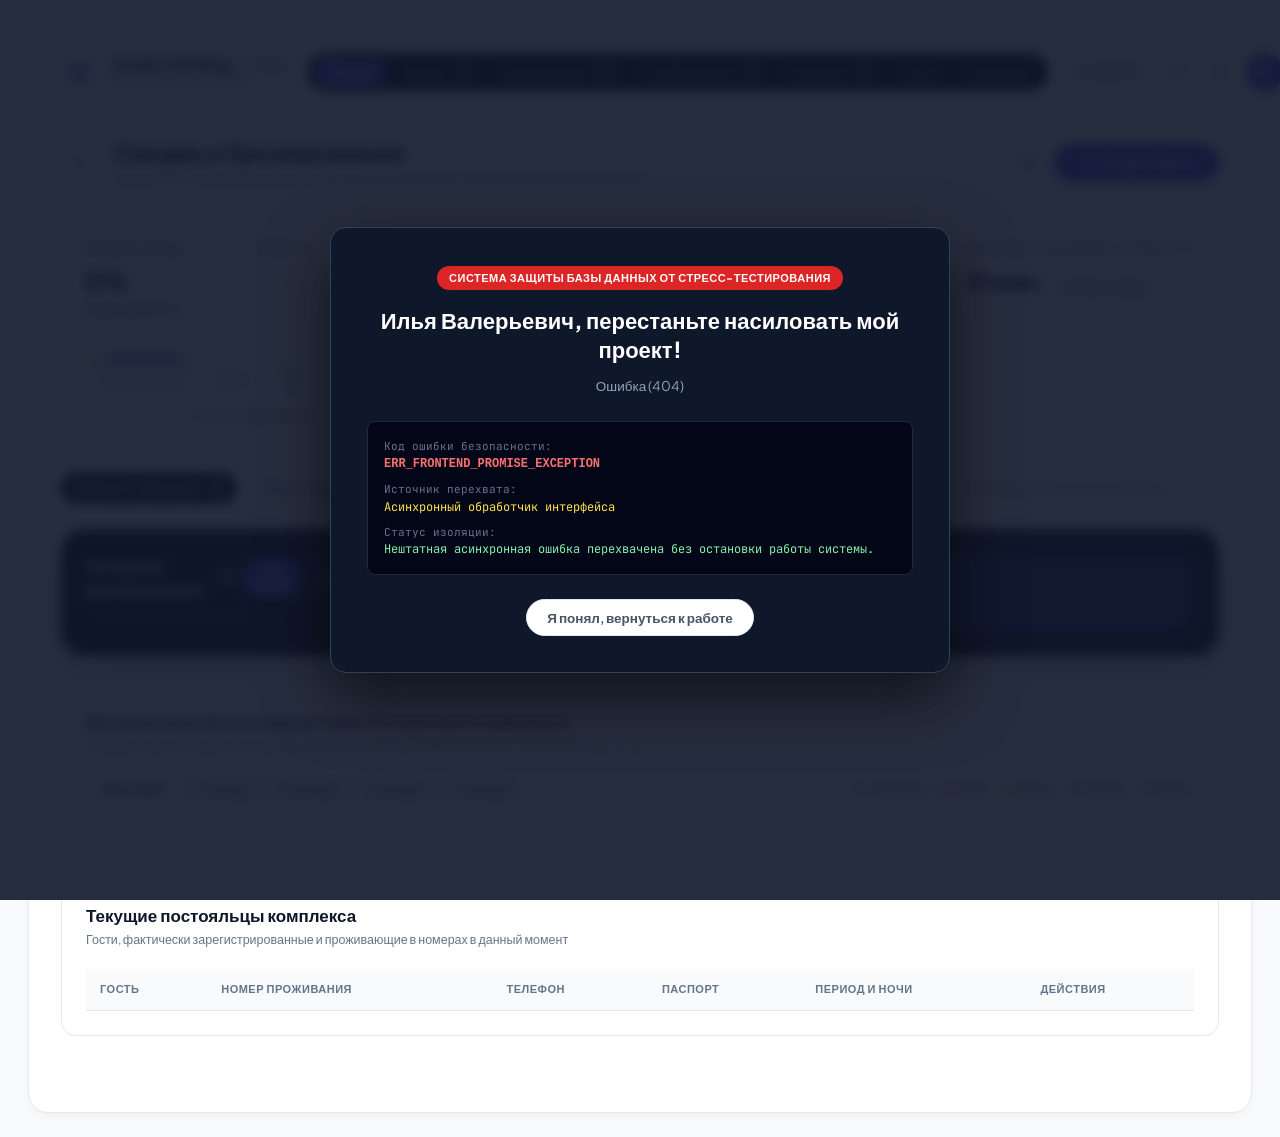
==== commit baacba24: "refactor: clean AI markers and comments, enforce Java dominance via gitattributes, and add comprehen" ====
--- a/hotel-backend/target/classes/static/index.html
+++ b/hotel-backend/target/classes/static/index.html
@@ -11,14 +11,12 @@
 </head>
 <body>
 
-  <!-- ======================================================================
-       МАСТЕР-ХОЛСТ ПРИЛОЖЕНИЯ (ПРЕМИАЛЬНЫЙ АРХИТЕКТУРНЫЙ BENTO СТИЛЬ)
-       ====================================================================== -->
+  
   <div class="app-canvas">
 
-    <!-- ВЕРХНЯЯ АРХИТЕКТУРНАЯ ПАНЕЛЬ (FINNOVA EXACT ADAPTATION) -->
+    
     <header class="navbar">
-      <!-- Бренд гостиничного комплекса: матовый геометрический монограмм без неона -->
+      
       <div class="brand-section">
         <div class="brand-emblem-box" title="Grand Impérial • Hotel Management System">
           <svg class="brand-emblem-svg" width="22" height="22" viewBox="0 0 24 24" fill="none">
@@ -133,9 +131,7 @@
       </div>
     </div>
 
-    <!-- ======================================================================
-         1. ДАШБОРД (СВОДКА И БРОНИРОВАНИЯ)
-         ====================================================================== -->
+    <!-- 1. ДАШБОРД (СВОДКА И БРОНИРОВАНИЯ) -->
     <section id="view-dashboard" class="screen-view active">
       <div id="empty-db-banner" class="empty-db-banner" style="display:none">
         <div>
@@ -150,7 +146,7 @@
         </div>
       </div>
 
-      <!-- 4 BENTO KPI КАРТОЧКИ С РЕАЛЬНЫМИ ДАННЫМИ И ПЕРЕХОДОМ ПО РАЗДЕЛАМ -->
+      
       <div class="bento-metric-grid">
 
         <!-- Карточка 1: Загрузка фонда -> раздел Номера -->
@@ -328,7 +324,7 @@
         </div>
       </div>
 
-      <!-- ФЛАГМАНСКИЙ ДВУХПАНЕЛЬНЫЙ ТЕМНЫЙ КОКПИТ УПРАВЛЕНИЯ БРОНИРОВАНИЯМИ (FINNOVA SIGNATURE) -->
+      
       <div class="cockpit-container">
         <!-- Левая часть: Реестр активных броней и проживающих постояльцев -->
         <div class="cockpit-sidebar">
@@ -371,11 +367,11 @@
         <!-- Панель фильтрации этажей и легенда статусов -->
         <div class="floor-selector-bar">
           <div class="floor-tabs" id="floor-tabs-nav">
-            <button class="floor-tab-btn active" onclick="filterFloorView('all')">Все этажи</button>
-            <button class="floor-tab-btn" onclick="filterFloorView(1)">1-й этаж</button>
-            <button class="floor-tab-btn" onclick="filterFloorView(2)">2-й этаж</button>
-            <button class="floor-tab-btn" onclick="filterFloorView(3)">3-й этаж</button>
-            <button class="floor-tab-btn" onclick="filterFloorView(4)">4-й этаж</button>
+            <button type="button" class="floor-tab-btn active" data-floor="all" onclick="filterFloorView('all')">Все этажи</button>
+            <button type="button" class="floor-tab-btn" data-floor="1" onclick="filterFloorView(1)">1-й этаж</button>
+            <button type="button" class="floor-tab-btn" data-floor="2" onclick="filterFloorView(2)">2-й этаж</button>
+            <button type="button" class="floor-tab-btn" data-floor="3" onclick="filterFloorView(3)">3-й этаж</button>
+            <button type="button" class="floor-tab-btn" data-floor="4" onclick="filterFloorView(4)">4-й этаж</button>
           </div>
 
           <div class="status-legend">
@@ -418,9 +414,7 @@
 
     </section>
 
-    <!-- ======================================================================
-         2. НОМЕРА (НОМЕРНОЙ ФОНД)
-         ====================================================================== -->
+    <!-- 2. НОМЕРА (НОМЕРНОЙ ФОНД) -->
     <section id="view-rooms" class="screen-view">
       <div class="panel">
         <div class="panel-header">
@@ -476,9 +470,7 @@
       </div>
     </section>
 
-    <!-- ======================================================================
-         3. БРОНИРОВАНИЯ
-         ====================================================================== -->
+    <!-- 3. БРОНИРОВАНИЯ -->
     <section id="view-bookings" class="screen-view">
       <div class="panel">
         <div class="panel-header">
@@ -514,9 +506,7 @@
       </div>
     </section>
 
-    <!-- ======================================================================
-         4. СЛУЖБА ПРИЕМА И ГОСТИ
-         ====================================================================== -->
+    <!-- 4. СЛУЖБА ПРИЕМА И ГОСТИ -->
     <section id="view-guests" class="screen-view">
       <div class="panel">
         <div class="panel-header">
@@ -552,9 +542,7 @@
       </div>
     </section>
 
-    <!-- ======================================================================
-         5. ПЕРСОНАЛ
-         ====================================================================== -->
+    <!-- 5. ПЕРСОНАЛ -->
     <section id="view-staff" class="screen-view">
       <div class="panel">
         <div class="panel-header">
@@ -570,13 +558,19 @@
             <span>Добавить сотрудника</span>
           </button>
         </div>
+        <div class="floor-selector-bar" style="margin-bottom:18px">
+          <div class="floor-tabs" id="staff-filter-tabs">
+            <button type="button" class="floor-tab-btn active" onclick="filterStaffView('ALL', this)">Все (<span id="staff-count-all">0</span>)</button>
+            <button type="button" class="floor-tab-btn" onclick="filterStaffView('ACTIVE', this)">На работе (<span id="staff-count-active">0</span>)</button>
+            <button type="button" class="floor-tab-btn" onclick="filterStaffView('OFF', this)">Не на работе (<span id="staff-count-off">0</span>)</button>
+          </div>
+          <div style="font-size:12.5px; color:var(--slate-500)">Нажмите на статус сотрудника или кнопку в карточке, чтобы отметить выход на работу или уход со смены</div>
+        </div>
         <div id="staff-grid" class="staff-grid"></div>
       </div>
     </section>
 
-    <!-- ======================================================================
-         6. ТАРИФЫ И КАССА
-         ====================================================================== -->
+    <!-- 6. ТАРИФЫ И КАССА -->
     <section id="view-tariffs" class="screen-view">
       <div class="panel">
         <div class="panel-header">
@@ -633,9 +627,7 @@
       </div>
     </section>
 
-    <!-- ======================================================================
-         7. АНАЛИТИКА И ОТЧЕТЫ
-         ====================================================================== -->
+    <!-- 7. АНАЛИТИКА И ОТЧЕТЫ -->
     <section id="view-reports" class="screen-view">
       
       <div class="bento-row">
@@ -710,7 +702,7 @@
           <div class="panel-header">
             <div>
               <div class="panel-title">Показатели эффективности персонала</div>
-              <div class="panel-subtitle">Оценки работы и количество завершенных смен</div>
+              <div id="rep-staff-subtitle" class="panel-subtitle">Оценки работы и количество завершенных смен</div>
             </div>
             <button class="btn btn-xs btn-secondary" onclick="navigateTo('staff')">К персоналу &rarr;</button>
           </div>
@@ -721,9 +713,7 @@
 
   </div> <!-- /app-canvas -->
 
-  <!-- ======================================================================
-       МОДАЛЬНЫЕ ОКНА
-       ====================================================================== -->
+  <!-- МОДАЛЬНЫЕ ОКНА -->
 
   <!-- 1. Быстрое заселение гостя в номер (Finnova High-End Modal) -->
   <div id="modal-quick-checkin" class="modal-backdrop">
@@ -1032,6 +1022,13 @@
             <label class="form-label">Дата приема на работу</label>
             <input type="date" id="staff-date" class="form-control">
           </div>
+          <div class="form-group full">
+            <label class="form-label">Текущий статус присутствия</label>
+            <select id="staff-active" class="form-control">
+              <option value="true" selected>На работе (На смене)</option>
+              <option value="false">Не на работе (Выходной)</option>
+            </select>
+          </div>
         </div>
         <div class="modal-footer">
           <button type="button" class="btn btn-secondary" onclick="closeModal('modal-add-staff')">Отмена</button>
@@ -1072,6 +1069,7 @@
         </div>
       </div>
       <div class="modal-footer">
+        <button type="button" id="sch-toggle-btn" class="btn btn-primary" onclick="toggleStaffFromModal()">Переключить статус</button>
         <button type="button" class="btn btn-secondary" onclick="closeModal('modal-staff-shift')">Закрыть</button>
       </div>
     </div>
@@ -1221,6 +1219,18 @@
   <!-- Тосты системных уведомлений -->
   <div id="toast-rack" class="toast-rack"></div>
 
-  <script src="app.js"></script>
+  
+  <script src="js/api.js"></script>
+  <script src="js/security.js"></script>
+  <script src="js/modals.js"></script>
+  <script src="js/navigation.js"></script>
+  <script src="js/dashboard.js"></script>
+  <script src="js/rooms.js"></script>
+  <script src="js/bookings.js"></script>
+  <script src="js/guests.js"></script>
+  <script src="js/staff.js"></script>
+  <script src="js/finance.js"></script>
+  <script src="js/reports.js"></script>
+  <script src="js/main.js"></script>
 </body>
 </html>
--- a/hotel-backend/target/classes/static/style.css
+++ b/hotel-backend/target/classes/static/style.css
@@ -1,14 +1,4 @@
-/* ==========================================================================
-   ИС «Гостиница» — Премиальная система управления номерным фондом
-   Студент: Сигналов Владислав Алексеевич (Группа 3 ИС-3)
-   Руководитель: Самсонов Илья Валерьевич
-   
-   Архитектурный стиль: Architectural Bento & Utilitarian Minimalism
-   - Палитра: Глубокий обсидиановый графит, чистый хлопок, латунь и выдержанный сланец
-   - Полное отсутствие неона, искусственных пересветов и эмодзи
-   - Выверенные пропорции, естественные расстояния и строгая модульная сетка
-   - Полнофункциональный дашборд-кокпит, интерактивные коридоры и надежная защита
-   ========================================================================== */
+/* Стили интерфейса отеля */
 
 :root {
   /* Шрифтовые гарнитуры */
@@ -41,13 +31,13 @@
   --text-muted: #64748b;
   --text-dim: #94a3b8;
 
-  /* Благородная латунь и акценты */
+  
   --brass-dark: #78350f;
   --brass-primary: #92400e;
   --brass-light: #fef3c7;
   --brass-border: #fde68a;
 
-  /* Органические пастельные статусы (Строго без неона) */
+  
   --status-available-bg: #ecfdf5;
   --status-available-text: #065f46;
   --status-available-border: #a7f3d0;
@@ -85,9 +75,7 @@
   --shadow-float: 0 12px 28px -4px rgba(15, 23, 42, 0.08);
 }
 
-/* ==========================================================================
-   БАЗОВЫЙ СБРОС И ТИПОГРАФИКА
-   ========================================================================== */
+/* БАЗОВЫЙ СБРОС И ТИПОГРАФИКА */
 * {
   box-sizing: border-box;
   margin: 0;
@@ -115,9 +103,7 @@
   position: relative;
 }
 
-/* ==========================================================================
-   ВЕРХНЯЯ НАВИГАЦИОННАЯ ПАНЕЛЬ
-   ========================================================================== */
+/* ВЕРХНЯЯ НАВИГАЦИОННАЯ ПАНЕЛЬ */
 .navbar {
   display: flex;
   justify-content: space-between;
@@ -187,9 +173,7 @@
   line-height: 1.2;
 }
 
-/* ==========================================================================
-   ЦЕНТРАЛЬНАЯ КАПСУЛЬНАЯ НАВИГАЦИЯ (FINNOVA EXACT ADAPTATION)
-   ========================================================================== */
+/* ЦЕНТРАЛЬНАЯ КАПСУЛЬНАЯ НАВИГАЦИЯ */
 .nav-capsule {
   display: flex;
   align-items: center;
@@ -318,9 +302,7 @@
   box-shadow: 0 2px 6px rgba(79, 70, 229, 0.25);
 }
 
-/* ==========================================================================
-   ПОДЗАГОЛОВОК СТРАНИЦЫ (FINNOVA SUBHEADER)
-   ========================================================================== */
+/* ПОДЗАГОЛОВОК СТРАНИЦЫ */
 .sub-header-bar {
   display: flex;
   justify-content: space-between;
@@ -399,9 +381,7 @@
   transform: translateY(-1px);
 }
 
-/* ==========================================================================
-   4 BENTO KPI КАРТОЧКИ (FINNOVA EXACT EQUIVALENTS)
-   ========================================================================== */
+/* 4 BENTO KPI КАРТОЧКИ */
 .bento-metric-grid {
   display: grid;
   grid-template-columns: repeat(4, 1fr);
@@ -670,12 +650,8 @@
   background: #1e293b;
 }
 
-/* ==========================================================================
-   СТРОКА РАБОЧИХ ФИЛЬТРОВ И ПОИСКА
-   ========================================================================== */
-/* ==========================================================================
-   СТРОКА РАБОЧИХ ФИЛЬТРОВ И ПОИСКА (FINNOVA FILTER BAR)
-   ========================================================================== */
+/* СТРОКА РАБОЧИХ ФИЛЬТРОВ И ПОИСКА */
+/* СТРОКА РАБОЧИХ ФИЛЬТРОВ И ПОИСКА */
 .filter-toolbar-row {
   display: flex;
   justify-content: space-between;
@@ -834,9 +810,7 @@
   pointer-events: none;
 }
 
-/* ==========================================================================
-   ФЛАГМАНСКИЙ ДВУХПАНЕЛЬНЫЙ ТЕМНЫЙ КОКПИТ (FINNOVA EXACT ADAPTATION)
-   ========================================================================== */
+/* ФЛАГМАНСКИЙ ДВУХПАНЕЛЬНЫЙ ТЕМНЫЙ КОКПИТ */
 .cockpit-container {
   background: #121324;
   border-radius: 24px;
@@ -1228,9 +1202,7 @@
   transform: translateY(-1px);
 }
 
-/* ==========================================================================
-   ИНТЕРАКТИВНЫЙ ПОЭТАЖНЫЙ ПЛАН И ДВЕРИ
-   ========================================================================= */
+/* ИНТЕРАКТИВНЫЙ ПОЭТАЖНЫЙ ПЛАН И ДВЕРИ */
 .floor-plan-panel {
   background: #ffffff;
   border: 1px solid var(--slate-200);
@@ -1253,6 +1225,8 @@
   background: var(--slate-100);
   padding: 4px;
   border-radius: 8px;
+  position: relative;
+  z-index: 2;
 }
 
 .floor-tab-btn {
@@ -1266,6 +1240,15 @@
   border-radius: 6px;
   cursor: pointer;
   transition: all 0.15s;
+}
+
+.floor-tab-btn:focus {
+  outline: none;
+}
+
+.floor-tab-btn:focus-visible {
+  outline: 2px solid var(--indigo-600);
+  outline-offset: 2px;
 }
 
 .floor-tab-btn:hover {
@@ -1493,6 +1476,17 @@
   background: var(--status-repair-bg);
   color: var(--status-repair-text);
   border: 1px solid var(--status-repair-border);
+}
+
+button.door-hanger-card {
+  cursor: pointer;
+  font-family: inherit;
+  transition: transform 0.15s ease, opacity 0.15s ease;
+}
+
+button.door-hanger-card:hover {
+  opacity: 0.85;
+  transform: translateY(-1px);
 }
 
 .door-price-tag {
@@ -1628,9 +1622,7 @@
   gap: 6px;
 }
 
-/* ==========================================================================
-   ПАНЕЛИ, ТАБЛИЦЫ И ФОРМЫ
-   ========================================================================== */
+/* ПАНЕЛИ, ТАБЛИЦЫ И ФОРМЫ */
 .panel {
   background: #ffffff;
   border: 1px solid var(--slate-200);
@@ -1952,9 +1944,7 @@
   gap: 20px;
 }
 
-/* ==========================================================================
-   МОДАЛЬНЫЕ ОКНА
-   ========================================================================== */
+/* МОДАЛЬНЫЕ ОКНА */
 .modal-backdrop {
   position: fixed;
   inset: 0;
@@ -2221,9 +2211,7 @@
   line-height: 1.8;
 }
 
-/* ==========================================================================
-   ЭКРАН ЗАЩИТЫ ОТ СТРЕСС-ТЕСТИРОВАНИЯ (ИЛЬЯ ВАЛЕРЬЕВИЧ)
-   ========================================================================== */
+/* ЭКРАН ЗАЩИТЫ ОТ СТРЕСС-ТЕСТИРОВАНИЯ (ИЛЬЯ ВАЛЕРЬЕВИЧ) */
 .stress-overlay {
   position: fixed;
   inset: 0;
